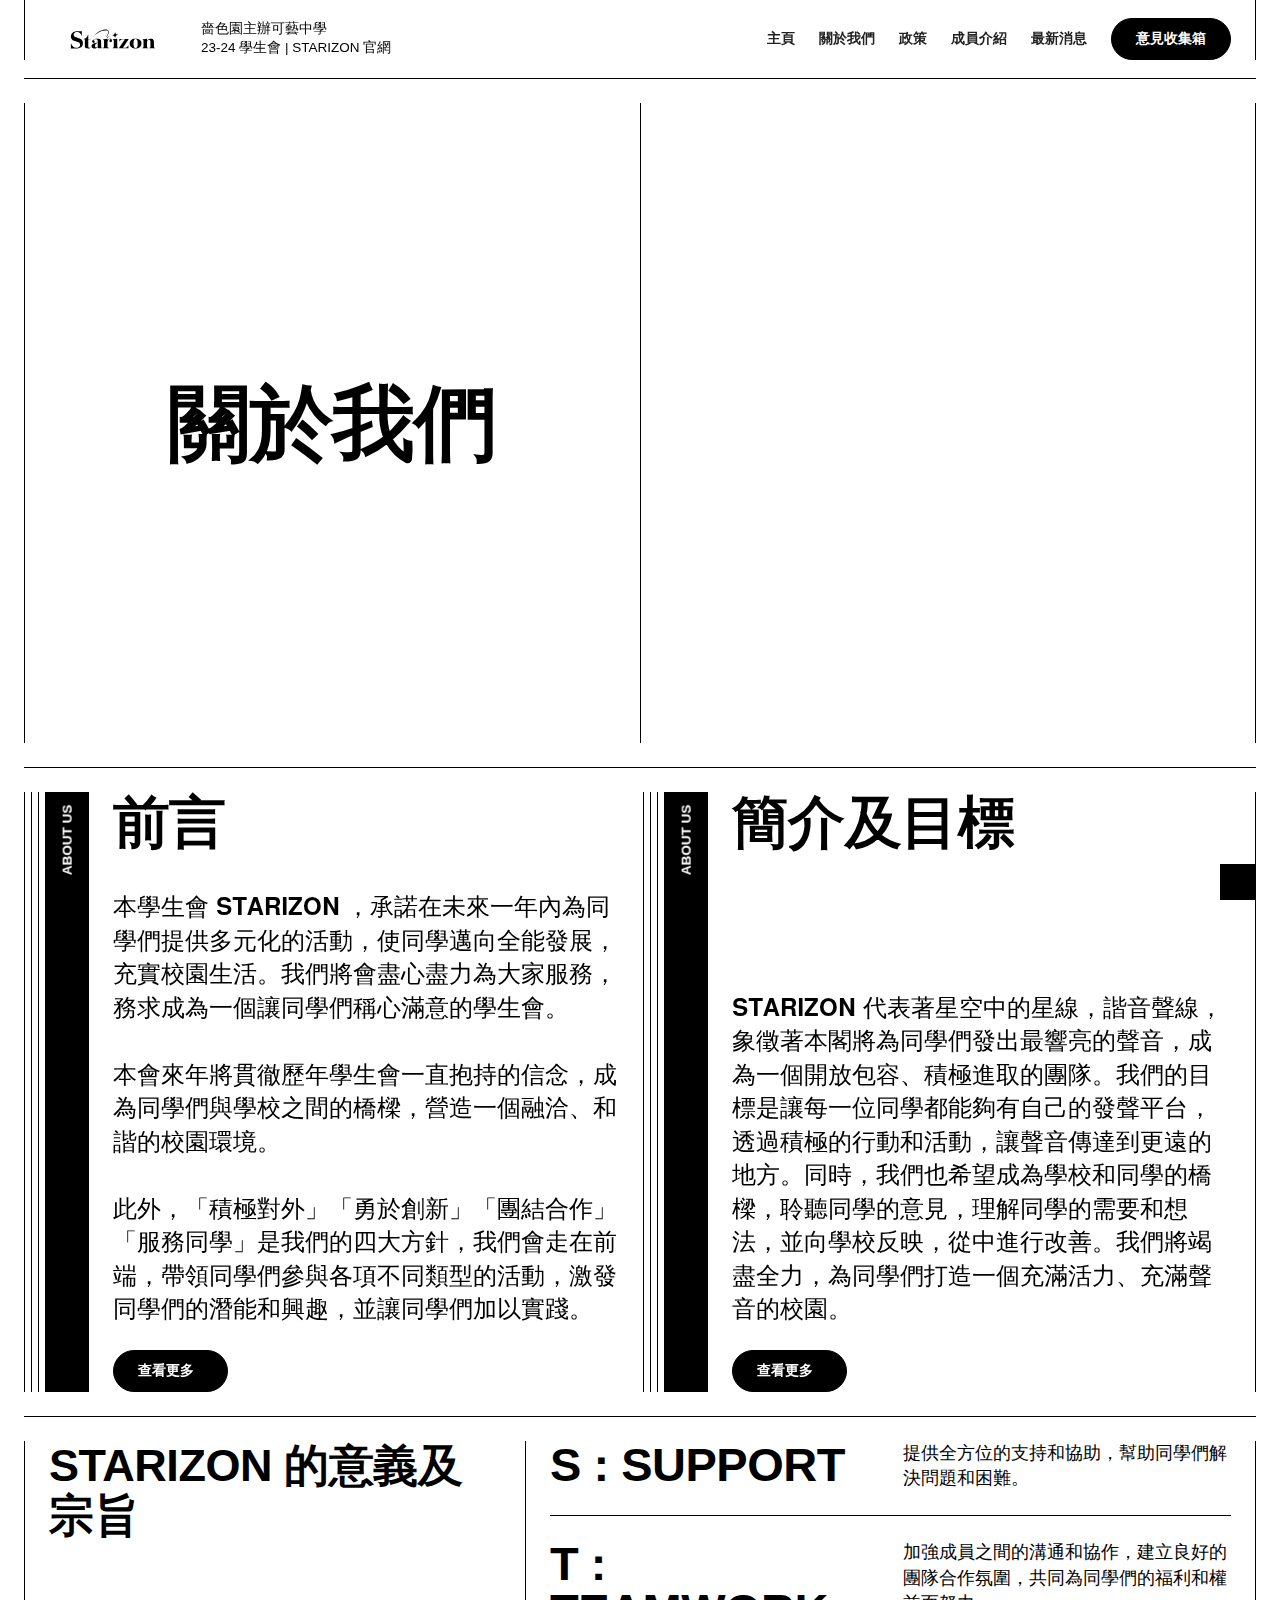
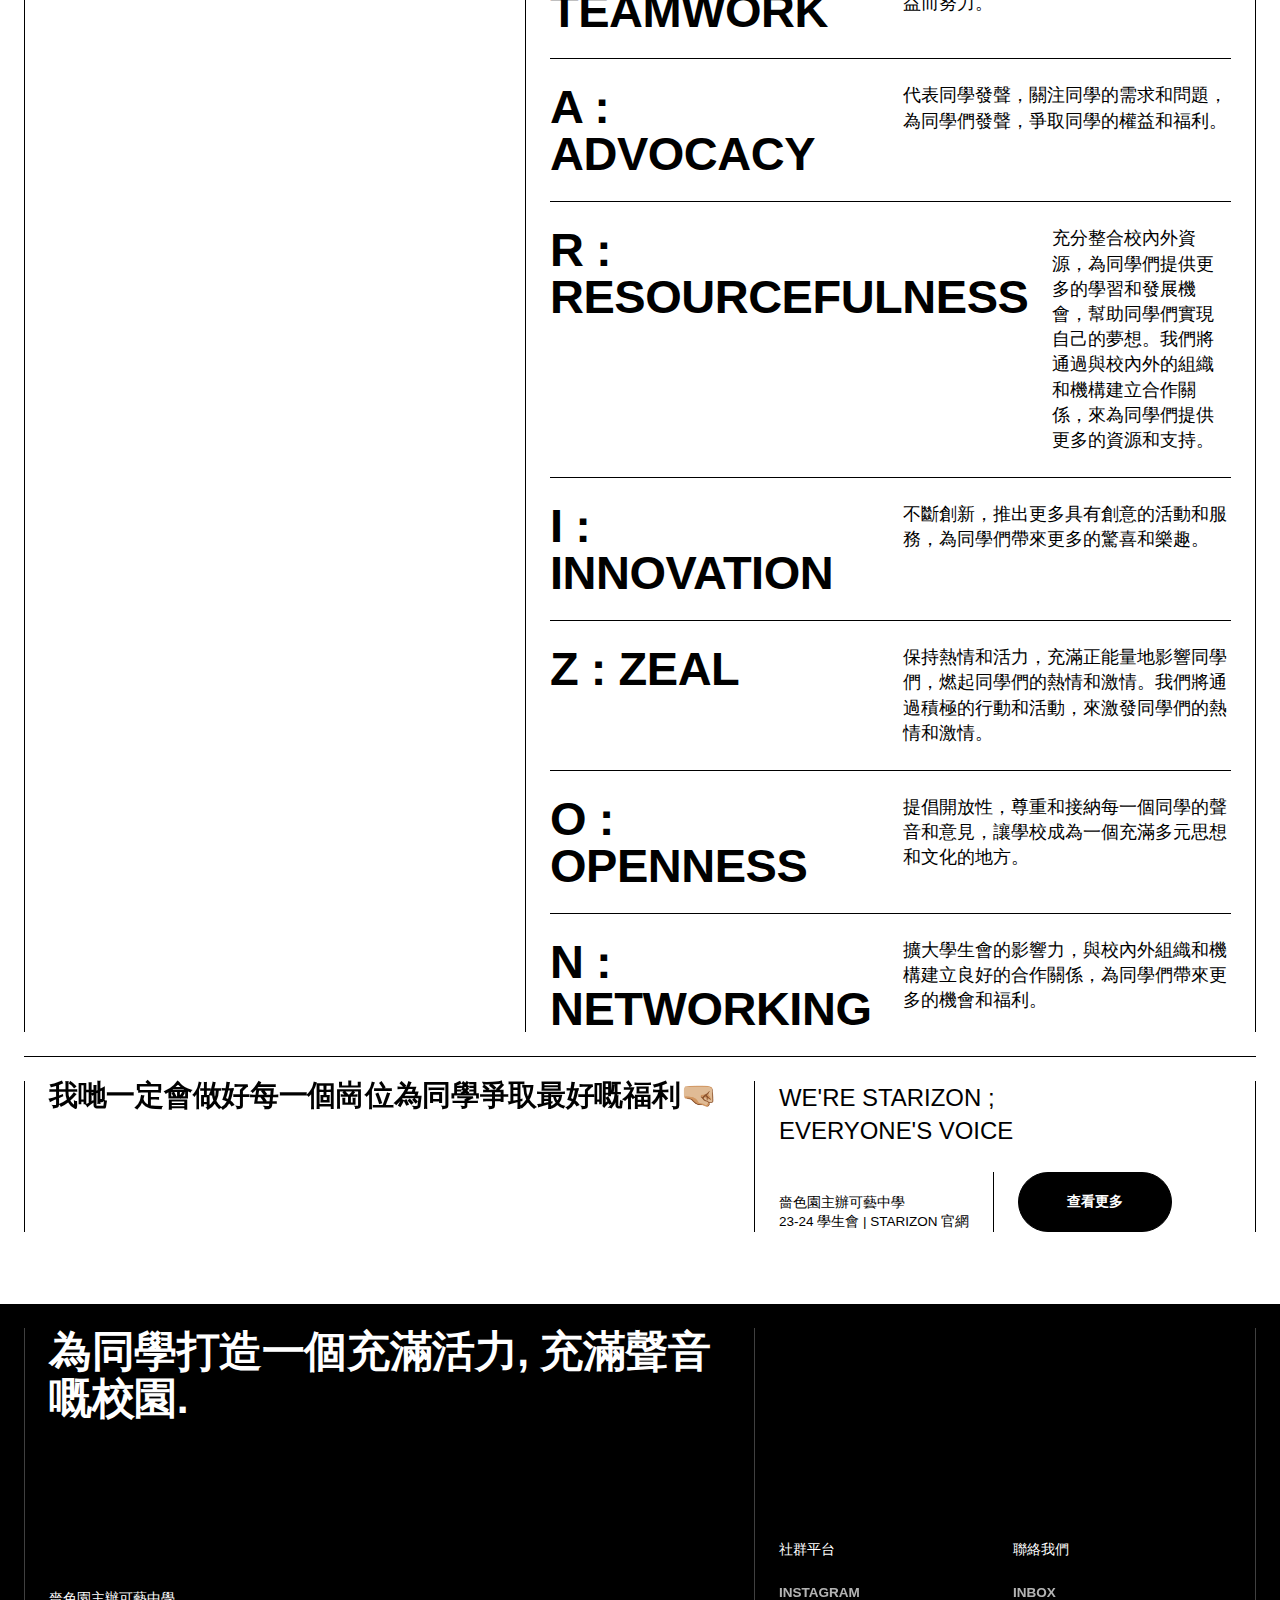
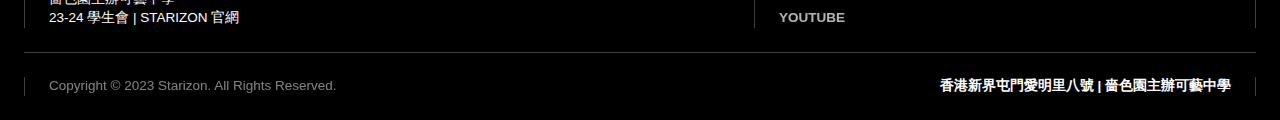
==== about.html @ 922faaba "Add files via upload" ====
<!DOCTYPE html>
<html data-wf-domain="62f3719eed27635eee6eeb4f" data-wf-page="643792593c70c9374ab101b8" data-wf-site="6434d82a3cc585684fbb2d3b" data-wf-status="1">
    <head>
        <meta charset="utf-8"/>
        <title>𝟐𝟑-𝟐𝟒年度學生會 | 𝐒𝐓𝐀𝐑𝐈𝐙𝐎𝐍</title>
        <link href="starizon_css-01.css" rel="stylesheet" type="text/css"/>
        <script type="text/javascript">
            !function(o, c) {
                var n = c.documentElement
                  , t = " w-mod-";
                n.className += t + "js",
                ("ontouchstart"in o || o.DocumentTouch && c instanceof DocumentTouch) && (n.className += t + "touch")
            }(window, document);
        </script>
        <link href="assets/images/starizon.icon.white.png" rel="shortcut icon" type="image/x-icon"/>
        <style>
            body {
                -moz-osx-font-smoothing: grayscale;
                -webkit-font-smoothing: antialiased;
            }

            select, input, textarea {
                -webkit-appearance: none;
            }
        </style>
    </head>
    <body>
        <div class="page-wrapper">
            <div id="Top" class="back-to-top-container">
                <a href="#Top" class="back-to-top-button w-inline-block">
                    <img src="https://assets.website-files.com/6434d82a3cc585684fbb2d3b/6434d82a3cc5858059bb2d97_interface-icon-arrow-up.svg" alt="" class="invert"/>
                </a>
            </div>
            <div class="navbar-wrapper">
                <div class="container---main">
                    <div data-animation="default" data-collapse="medium" data-duration="400" data-easing="ease" data-easing2="ease" role="banner" class="navbar w-nav">
                        <div class="navbar-row">
                            <div class="navbar-left">
                                <a href="index.html" aria-current="page" class="brand w-nav-brand w--current">
                                    <img src="assets/images/starizon.logo.black.svg" alt=""/>
                                </a>
                                <div class="small-text navbar-date">
                                    嗇色園主辦可藝中學<br/>23-24 學生會 | STARIZON 官網
                                </div>
                            </div>
                            <nav role="navigation" class="nav-menu w-nav-menu">
                                <a href="index.html" class="nav-link w-nav-link">主頁</a>
                                <a href="about.html" class="nav-link w-nav-link">關於我們</a>
                                <a href="policy.html" class="nav-link w-nav-link">政策</a>
                                <a href="members.html" class="nav-link w-nav-link">成員介紹</a>
                                <a href="news.html" class="nav-link w-nav-link">最新消息</a>
                                <a href="https://forms.office.com/pages/responsepage.aspx?id=_iAlI0WJ10eQeMBDpr6bIfOdSg0byFVHprDuaMPOEABUQkJWSlk3SUZXNU5JMFQwN0pROUhWMkxETy4u" target="_blank" class="button small w-inline-block">
                                    <div>意見收集箱</div>
                                </a>
                            </nav>
                            <div class="menu-button w-nav-button">
                                <div class="menu-button-wrapper">
                                    <div class="menu-button-horziontal">
                                        <div class="menu-button-horizontal-line line-1"></div>
                                        <div class="menu-button-horizontal-line line-2"></div>
                                        <div class="menu-button-horizontal-line line-3"></div>
                                    </div>
                                    <div class="menu-button-cross">
                                        <div class="menu-button-cross-line line-1"></div>
                                        <div class="menu-button-cross-line line-2"></div>
                                    </div>
                                </div>
                            </div>
                        </div>
                    </div>
                </div>
            </div>
            <div class="content-wrapper">
                <div class="horizontal-line"></div>
                <div class="container---main">
                    <div class="section-inner sponsors-title">
                        <h4 class="large-heading">關於我們</h4>
                        <div class="vertical-line"></div>
                        <div class="image-wrapper">
                            <div data-poster-url="https://assets.website-files.com/6434d82a3cc585684fbb2d3b/643606f48aa1935b67d7bb2d_video-tall-4-poster-00001.jpg" data-video-urls="https://assets.website-files.com/6434d82a3cc585684fbb2d3b/643606f48aa1935b67d7bb2d_video-tall-4-transcode.mp4,https://assets.website-files.com/6434d82a3cc585684fbb2d3b/643606f48aa1935b67d7bb2d_video-tall-4-transcode.webm" data-autoplay="true" data-loop="true" data-wf-ignore="true" class="square-image w-background-video w-background-video-atom">
                                <video id="5d402f40-b8cc-b17e-7194-2b0647626877-video" autoplay="" loop="" style="background-image:url(&quot;https://assets.website-files.com/6434d82a3cc585684fbb2d3b/643606f48aa1935b67d7bb2d_video-tall-4-poster-00001.jpg&quot;)" muted="" playsinline="" data-wf-ignore="true" data-object-fit="cover">
                                    <source src="https://assets.website-files.com/6434d82a3cc585684fbb2d3b/643606f48aa1935b67d7bb2d_video-tall-4-transcode.mp4" data-wf-ignore="true"/>
                                    <source src="https://assets.website-files.com/6434d82a3cc585684fbb2d3b/643606f48aa1935b67d7bb2d_video-tall-4-transcode.webm" data-wf-ignore="true"/>
                                </video>
                            </div>
                            <div class="corner-graphic">
                                <div class="corner-graphic-top">
                                    <div class="corner-graphic-polygon"></div>
                                    <img src="https://assets.website-files.com/6434d82a3cc585684fbb2d3b/6434e6e954422e6eb93db7df_rounded-corner.svg" alt="" class="graphic-round-1"/>
                                </div>
                                <img src="https://assets.website-files.com/6434d82a3cc585684fbb2d3b/6434e6e954422e6eb93db7df_rounded-corner.svg" alt="" class="graphic-round-1"/>
                            </div>
                            <div class="corner-graphic bottom-right">
                                <div class="corner-graphic-top">
                                    <div class="corner-graphic-polygon wide"></div>
                                    <img src="https://assets.website-files.com/6434d82a3cc585684fbb2d3b/6434e6e954422e6eb93db7df_rounded-corner.svg" alt="" class="graphic-round-1"/>
                                </div>
                                <img src="https://assets.website-files.com/6434d82a3cc585684fbb2d3b/6434e6e954422e6eb93db7df_rounded-corner.svg" alt="" class="graphic-round-1"/>
                            </div>
                        </div>
                    </div>
                </div>
                <div class="horizontal-line"></div>
                <div class="container---main">
                    <div class="section-inner has-title sponsors grid">
                        <div class="title-wrapper sponsor">
                            <div class="title-graphic">
                                <div class="vertical-line title-line"></div>
                                <div class="vertical-line title-line"></div>
                                <div class="title">
                                    <div class="title-graphic-text-wrapper">
                                        <div id="w-node-_8889626c-4a2c-4ac4-39e1-cdb481f80da3-82b101dc" class="title-graphic-text">about us</div>
                                    </div>
                                </div>
                            </div>
                            <div class="title-text justify-between">
                                <h2>前言</h2>
                                <div id="w-node-_0fd56c5e-869c-faef-d2b5-0f3637592f0d-82b101dc" class="rows gap-1x">
                                    <div id="w-node-_0fd56c5e-869c-faef-d2b5-0f3637592f0e-82b101dc" class="large-text">本學生會 𝐒𝐓𝐀𝐑𝐈𝐙𝐎𝐍 ，承諾在未來一年內為同學們提供多元化的活動，使同學邁向全能發展，充實校園生活。我們將會盡心盡力為大家服務，務求成為一個讓同學們稱心滿意的學生會。</br> </br>本會來年將貫徹歷年學生會一直抱持的信念，成為同學們與學校之間的橋樑，營造一個融洽、和諧的校園環境。</br> </br>此外，「積極對外」「勇於創新」「團結合作」「服務同學」是我們的四大方針，我們會走在前端，帶領同學們參與各項不同類型的活動，激發同學們的潛能和興趣，並讓同學們加以實踐。
                                        </div>
                                    <a id="w-node-_0fd56c5e-869c-faef-d2b5-0f3637592f10-82b101dc" href="starizon_post-news-03A.html" class="button small icon w-inline-block">
                                        <div id="w-node-_0fd56c5e-869c-faef-d2b5-0f3637592f11-82b101dc">查看更多</div>
                                        <img src="https://assets.website-files.com/6434d82a3cc585684fbb2d3b/6434d82a3cc58557ecbb2d96_interface-icon-arrow-right.svg" alt="" class="invert"/>
                                    </a>
                                </div>
                            </div>
                        </div>
                        <div class="title-wrapper sponsor">
                            <div class="title-graphic">
                                <div class="vertical-line title-line"></div>
                                <div class="vertical-line title-line"></div>
                                <div class="vertical-line title-line"></div>
                                <div class="title">
                                    <div class="title-graphic-text-wrapper">
                                        <div id="w-node-_0fd56c5e-869c-faef-d2b5-0f3637592f1a-82b101dc" class="title-graphic-text">about us</div>
                                    </div>
                                </div>
                            </div>
                            <div class="title-text justify-between">
                                <h2>簡介及目標</h2>
                                <div id="w-node-_0fd56c5e-869c-faef-d2b5-0f3637592f1e-82b101dc" class="rows gap-1x">
                                    <div id="w-node-_0fd56c5e-869c-faef-d2b5-0f3637592f1f-82b101dc" class="large-text">𝐒𝐓𝐀𝐑𝐈𝐙𝐎𝐍 代表著星空中的星線，諧音聲線，象徵著本閣將為同學們發出最響亮的聲音，成為一個開放包容、積極進取的團隊。我們的目標是讓每一位同學都能夠有自己的發聲平台，透過積極的行動和活動，讓聲音傳達到更遠的地方。同時，我們也希望成為學校和同學的橋樑，聆聽同學的意見，理解同學的需要和想法，並向學校反映，從中進行改善。我們將竭盡全力，為同學們打造一個充滿活力、充滿聲音的校園。 </div>
                                    <a id="w-node-_0fd56c5e-869c-faef-d2b5-0f3637592f21-82b101dc" href="starizon_post-news-03A.html" class="button small icon w-inline-block">
                                        <div id="w-node-_0fd56c5e-869c-faef-d2b5-0f3637592f22-82b101dc">查看更多</div>
                                        <img src="https://assets.website-files.com/6434d82a3cc585684fbb2d3b/6434d82a3cc58557ecbb2d96_interface-icon-arrow-right.svg" alt="" class="invert"/>
                                    </a>
                                </div>
                            </div>
                        </div>
                    </div>
                </div>
                <div class="horizontal-line"></div>
                <div class="container---main">
                    <div class="section-inner event-partners">
                        <h4 class="medium-heading-a">STARIZON 的意義及宗旨</h4>
                        <div class="vertical-line"></div>
                        <div id="w-node-_0fd56c5e-869c-faef-d2b5-0f3637592f2c-82b101dc" class="rows gap-1x">
                            <div id="w-node-_0fd56c5e-869c-faef-d2b5-0f3637592f2d-82b101dc" class="columns speaker-columns">
                                <div id="w-node-_0fd56c5e-869c-faef-d2b5-0f3637592f2e-82b101dc" class="logo-wrapper align-left">
                                    <h3 class="large-heading-a">S : Support</h3>
                                </div>
                                <div id="w-node-_0fd56c5e-869c-faef-d2b5-0f3637592f30-82b101dc" class="rows gap-1x">
                                    <div id="w-node-_0fd56c5e-869c-faef-d2b5-0f3637592f31-82b101dc">提供全方位的支持和協助，幫助同學們解決問題和困難。</div>
                                </div>
                            </div>
                            <div class="horizontal-line"></div>
                            <div id="w-node-_0fd56c5e-869c-faef-d2b5-0f3637592f2d-82b101dc" class="columns speaker-columns">
                                <div id="w-node-_0fd56c5e-869c-faef-d2b5-0f3637592f2e-82b101dc" class="logo-wrapper align-left">
                                    <h3 class="large-heading-a">T : Teamwork</h3>
                                </div>
                                <div id="w-node-_0fd56c5e-869c-faef-d2b5-0f3637592f30-82b101dc" class="rows gap-1x">
                                    <div id="w-node-_0fd56c5e-869c-faef-d2b5-0f3637592f31-82b101dc">加強成員之間的溝通和協作，建立良好的團隊合作氛圍，共同為同學們的福利和權益而努力。</div>
                                </div>
                            </div>
                            <div class="horizontal-line"></div>
                            <div id="w-node-_0fd56c5e-869c-faef-d2b5-0f3637592f2d-82b101dc" class="columns speaker-columns">
                                <div id="w-node-_0fd56c5e-869c-faef-d2b5-0f3637592f2e-82b101dc" class="logo-wrapper align-left">
                                    <h3 class="large-heading-a">A : Advocacy</h3>
                                </div>
                                <div id="w-node-_0fd56c5e-869c-faef-d2b5-0f3637592f30-82b101dc" class="rows gap-1x">
                                    <div id="w-node-_0fd56c5e-869c-faef-d2b5-0f3637592f31-82b101dc">代表同學發聲，關注同學的需求和問題，為同學們發聲，爭取同學的權益和福利。</div>
                                </div>
                            </div>
                            <div class="horizontal-line"></div>
                            <div id="w-node-_0fd56c5e-869c-faef-d2b5-0f3637592f2d-82b101dc" class="columns speaker-columns">
                                <div id="w-node-_0fd56c5e-869c-faef-d2b5-0f3637592f2e-82b101dc" class="logo-wrapper align-left">
                                    <h3 class="large-heading-a">R : Resourcefulness</h3>
                                </div>
                                <div id="w-node-_0fd56c5e-869c-faef-d2b5-0f3637592f30-82b101dc" class="rows gap-1x">
                                    <div id="w-node-_0fd56c5e-869c-faef-d2b5-0f3637592f31-82b101dc">充分整合校內外資源，為同學們提供更多的學習和發展機會，幫助同學們實現自己的夢想。我們將通過與校內外的組織和機構建立合作關係，來為同學們提供更多的資源和支持。</div>
                                </div>
                            </div>
                            <div class="horizontal-line"></div>
                            <div id="w-node-_0fd56c5e-869c-faef-d2b5-0f3637592f2d-82b101dc" class="columns speaker-columns">
                                <div id="w-node-_0fd56c5e-869c-faef-d2b5-0f3637592f2e-82b101dc" class="logo-wrapper align-left">
                                    <h3 class="large-heading-a">I : Innovation</h3>
                                </div>
                                <div id="w-node-_0fd56c5e-869c-faef-d2b5-0f3637592f30-82b101dc" class="rows gap-1x">
                                    <div id="w-node-_0fd56c5e-869c-faef-d2b5-0f3637592f31-82b101dc">不斷創新，推出更多具有創意的活動和服務，為同學們帶來更多的驚喜和樂趣。</div>
                                </div>
                            </div>
                            <div class="horizontal-line"></div>
                            <div id="w-node-_0fd56c5e-869c-faef-d2b5-0f3637592f2d-82b101dc" class="columns speaker-columns">
                                <div id="w-node-_0fd56c5e-869c-faef-d2b5-0f3637592f2e-82b101dc" class="logo-wrapper align-left">
                                    <h3 class="large-heading-a">Z : Zeal</h3>
                                </div>
                                <div id="w-node-_0fd56c5e-869c-faef-d2b5-0f3637592f30-82b101dc" class="rows gap-1x">
                                    <div id="w-node-_0fd56c5e-869c-faef-d2b5-0f3637592f31-82b101dc">保持熱情和活力，充滿正能量地影響同學們，燃起同學們的熱情和激情。我們將通過積極的行動和活動，來激發同學們的熱情和激情。</div>
                                </div>
                            </div>
                            <div class="horizontal-line"></div>
                            <div id="w-node-_0fd56c5e-869c-faef-d2b5-0f3637592f2d-82b101dc" class="columns speaker-columns">
                                <div id="w-node-_0fd56c5e-869c-faef-d2b5-0f3637592f2e-82b101dc" class="logo-wrapper align-left">
                                    <h3 class="large-heading-a">O : Openness</h3>
                                </div>
                                <div id="w-node-_0fd56c5e-869c-faef-d2b5-0f3637592f30-82b101dc" class="rows gap-1x">
                                    <div id="w-node-_0fd56c5e-869c-faef-d2b5-0f3637592f31-82b101dc">提倡開放性，尊重和接納每一個同學的聲音和意見，讓學校成為一個充滿多元思想和文化的地方。</div>
                                </div>
                            </div>
                            <div class="horizontal-line"></div>
                            <div id="w-node-_0fd56c5e-869c-faef-d2b5-0f3637592f2d-82b101dc" class="columns speaker-columns">
                                <div id="w-node-_0fd56c5e-869c-faef-d2b5-0f3637592f2e-82b101dc" class="logo-wrapper align-left">
                                    <h3 class="large-heading-a">N : Networking</h3>
                                </div>
                                <div id="w-node-_0fd56c5e-869c-faef-d2b5-0f3637592f30-82b101dc" class="rows gap-1x">
                                    <div id="w-node-_0fd56c5e-869c-faef-d2b5-0f3637592f31-82b101dc">擴大學生會的影響力，與校內外組織和機構建立良好的合作關係，為同學們帶來更多的機會和福利。</div>
                                </div>
                            </div>
                        </div>
                    </div>
                </div>
                <div class="horizontal-line"></div>
                <div class="container---main">
                    <div class="section-inner cta-1">
                        <div class="grow-wrapper sticky">
                            <div class="container---m">
                                <h4 class="large-heading-u cta-heading">
                                    我哋一定會做好每一個崗位為同學爭取最好嘅福利🤜🏼
                                </h4>
                            </div>
                        </div>
                        <div class="vertical-line"></div>
                        <div class="container---xs">
                            <div id="w-node-eb937ab9-228d-7eda-45f0-d553d46ec7ab-d46ec7a1" class="rows">
                                <div id="w-node-eb937ab9-228d-7eda-45f0-d553d46ec7ac-d46ec7a1" class="large-text">WE'RE STARIZON ; </br>EVERYONE'S VOICE                                </div>
                                <div id="w-node-eb937ab9-228d-7eda-45f0-d553d46ec7ae-d46ec7a1" class="columns cta-action">
                                    <div id="w-node-eb937ab9-228d-7eda-45f0-d553d46ec7af-d46ec7a1" class="small-text">
                                        嗇色園主辦可藝中學<br/>23-24 學生會 | STARIZON 官網
                                    </div>
                                    <div class="vertical-line"></div>
                                    <a href="about.html" target="_blank" class="button grow-on-mobile w-inline-block">
                                        <div id="w-node-eb937ab9-228d-7eda-45f0-d553d46ec7b5-d46ec7a1">查看更多</div>
                                    </a>
                                </div>
                            </div>
                        </div>
                    </div>
                </div>
            </div>
            <div class="footer wf-section">
                <div class="content-wrapper inside-footer">
                    <div class="container---main">
                        <div class="section-inner white footer-section">
                            <div id="w-node-_8a100751-ddef-9004-6642-ffcc91b55960-55b37658" class="rows subscribe">
                                <h3>為同學打造一個充滿活力, 充滿聲音嘅校園.</h3>
                                <div class="footer-logo-wrapper">
                                    <div id="w-node-_8a100751-ddef-9004-6642-ffcc91b5598f-55b37658" class="small-text">
                                        嗇色園主辦可藝中學<br/>23-24 學生會 | STARIZON 官網
                                    </div>
                                </div>
                            </div>
                            <div class="vertical-line white"></div>
                            <div class="container---xs align-bottom">
                                <div id="w-node-_8a100751-ddef-9004-6642-ffcc91b55974-55b37658" class="footer-menus">
                                    <div id="w-node-_8a100751-ddef-9004-6642-ffcc91b55975-55b37658" class="rows gap-1x">
                                        <div id="w-node-_8a100751-ddef-9004-6642-ffcc91b55976-55b37658" class="small-text">社群平台</div>
                                        <div id="w-node-_8a100751-ddef-9004-6642-ffcc91b55978-55b37658" class="rows gap-0-25x">
                                            <a id="w-node-_9bd318bd-aaa4-cf52-8e7f-af1560798db5-55b37658" href="https://www.instagram.com/hnc.starizon/" class="small-text normal-case white-link">INSTAGRAM</a>
                                            <a id="w-node-aebb5ad2-0da6-046a-4585-def8675df3f7-55b37658" href="#" class="small-text normal-case white-link">YOUTUBE</a>
                                        </div>
                                    </div>
                                    <div id="w-node-_8a100751-ddef-9004-6642-ffcc91b55981-55b37658" class="rows">
                                        <div id="w-node-_8a100751-ddef-9004-6642-ffcc91b55982-55b37658" class="small-text">聯絡我們</div>
                                        <div id="w-node-_8a100751-ddef-9004-6642-ffcc91b55984-55b37658" class="rows gap-0-25x">
                                            <a href="https://forms.office.com/pages/responsepage.aspx?id=_iAlI0WJ10eQeMBDpr6bIfOdSg0byFVHprDuaMPOEABUQkJWSlk3SUZXNU5JMFQwN0pROUhWMkxETy4u" id="w-node-a83e69a6-3510-6ed5-53a1-bc9d1942e849-55b37658" class="small-text normal-case white-link">INBOX</a>
                                        </div>
                                    </div>
                                </div>
                            </div>
                        </div>
                    </div>
                    <div class="horizontal-line white"></div>
                    <div class="container---main">
                        <div class="section-inner white">
                            <div class="footer-bottom">
                                <div class="small-text normal-case muted">
                                    Copyright © 2023 Starizon. All Rights Reserved.
                                </div>
                                <div class="columns gap-0-5x footer-link">
                                    <div class="small-text normal-case"></div>
                                    <a href="https://hongai.edu.hk/" target="_blank" class="small-text white-link">香港新界屯門愛明里八號 | 嗇色園主辦可藝中學</a>
                                </div>
                            </div>
                        </div>
                    </div>
                </div>
            </div>
        </div>
        <script src="https://d3e54v103j8qbb.cloudfront.net/js/jquery-3.5.1.min.dc5e7f18c8.js?site=6434d82a3cc585684fbb2d3b" type="text/javascript" integrity="sha256-9/aliU8dGd2tb6OSsuzixeV4y/faTqgFtohetphbbj0=" crossorigin="anonymous"></script>
        <script src="https://assets.website-files.com/6434d82a3cc585684fbb2d3b/js/webflow.30c994280.js" type="text/javascript"></script>
        <script>$(document).ready(function() {$(".w-webflow-badge").removeClass("w-webflow-badge").empty(); });</script>
    </body>
</html>
---- starizon_css-01.css ----
html {
  -ms-text-size-adjust: 100%;
  -webkit-text-size-adjust: 100%;
  font-family: sans-serif;
}

body {
  margin: 0;
}

article, aside, details, figcaption, figure, footer, header, hgroup, main, menu, nav, section, summary {
  display: block;
}

audio, canvas, progress, video {
  vertical-align: baseline;
  display: inline-block;
}

audio:not([controls]) {
  height: 0;
  display: none;
}

[hidden], template {
  display: none;
}

a {
  background-color: rgba(0, 0, 0, 0);
}

a:active, a:hover {
  outline: 0;
}

abbr[title] {
  border-bottom: 1px dotted;
}

b, strong {
  font-weight: bold;
}

dfn {
  font-style: italic;
}

h1 {
  margin: .67em 0;
  font-size: 2em;
}

mark {
  color: #000;
  background: #ff0;
}

small {
  font-size: 80%;
}

sub, sup {
  vertical-align: baseline;
  font-size: 75%;
  line-height: 0;
  position: relative;
}

sup {
  top: -.5em;
}

sub {
  bottom: -.25em;
}

img {
  border: 0;
}

svg:not(:root) {
  overflow: hidden;
}

figure {
  margin: 1em 40px;
}

hr {
  box-sizing: content-box;
  height: 0;
}

pre {
  overflow: auto;
}

code, kbd, pre, samp {
  font-family: monospace;
  font-size: 1em;
}

button, input, optgroup, select, textarea {
  color: inherit;
  font: inherit;
  margin: 0;
}

button {
  overflow: visible;
}

button, select {
  text-transform: none;
}

button, html input[type="button"], input[type="reset"] {
  -webkit-appearance: button;
  cursor: pointer;
}

button[disabled], html input[disabled] {
  cursor: default;
}

button::-moz-focus-inner, input::-moz-focus-inner {
  border: 0;
  padding: 0;
}

input {
  line-height: normal;
}

input[type="checkbox"], input[type="radio"] {
  box-sizing: border-box;
  padding: 0;
}

input[type="number"]::-webkit-inner-spin-button, input[type="number"]::-webkit-outer-spin-button {
  height: auto;
}

input[type="search"] {
  -webkit-appearance: none;
}

input[type="search"]::-webkit-search-cancel-button, input[type="search"]::-webkit-search-decoration {
  -webkit-appearance: none;
}

fieldset {
  border: 1px solid silver;
  margin: 0 2px;
  padding: .35em .625em .75em;
}

legend {
  border: 0;
  padding: 0;
}

textarea {
  overflow: auto;
}

optgroup {
  font-weight: bold;
}

table {
  border-collapse: collapse;
  border-spacing: 0;
}

td, th {
  padding: 0;
}

@font-face {
  font-family: webflow-icons;
  src: url("[data-uri]") format("truetype");
  font-weight: normal;
  font-style: normal;
}

[class^="w-icon-"], [class*=" w-icon-"] {
  speak: none;
  font-variant: normal;
  text-transform: none;
  -webkit-font-smoothing: antialiased;
  -moz-osx-font-smoothing: grayscale;
  font-style: normal;
  font-weight: normal;
  line-height: 1;
  font-family: webflow-icons !important;
}

.w-icon-slider-right:before {
  content: "  ";
}

.w-icon-slider-left:before {
  content: "  ";
}

.w-icon-nav-menu:before {
  content: "  ";
}

.w-icon-arrow-down:before, .w-icon-dropdown-toggle:before {
  content: "  ";
}

.w-icon-file-upload-remove:before {
  content: "謅 ";
}

.w-icon-file-upload-icon:before {
  content: "謅 ";
}

* {
  box-sizing: border-box;
}

html {
  height: 100%;
}

body {
  min-height: 100%;
  color: #333;
  background-color: #fff;
  margin: 0;
  font-family: Arial, sans-serif;
  font-size: 14px;
  line-height: 20px;
}

img {
  max-width: 100%;
  vertical-align: middle;
  display: inline-block;
}

html.w-mod-touch * {
  background-attachment: scroll !important;
}

.w-block {
  display: block;
}

.w-inline-block {
  max-width: 100%;
  display: inline-block;
}

.w-clearfix:before, .w-clearfix:after {
  content: " ";
  grid-area: 1 / 1 / 2 / 2;
  display: table;
}

.w-clearfix:after {
  clear: both;
}

.w-hidden {
  display: none;
}

.w-button {
  color: #fff;
  line-height: inherit;
  cursor: pointer;
  background-color: #3898ec;
  border: 0;
  border-radius: 0;
  padding: 9px 15px;
  text-decoration: none;
  display: inline-block;
}

input.w-button {
  -webkit-appearance: button;
}

html[data-w-dynpage] [data-w-cloak] {
  color: rgba(0, 0, 0, 0) !important;
}

.w-webflow-badge, .w-webflow-badge * {
  z-index: auto;
  visibility: visible;
  box-sizing: border-box;
  width: auto;
  height: auto;
  max-height: none;
  max-width: none;
  min-height: 0;
  min-width: 0;
  float: none;
  clear: none;
  box-shadow: none;
  opacity: 1;
  direction: ltr;
  font-family: inherit;
  font-weight: inherit;
  color: inherit;
  font-size: inherit;
  line-height: inherit;
  font-style: inherit;
  font-variant: inherit;
  text-align: inherit;
  letter-spacing: inherit;
  -webkit-text-decoration: inherit;
  text-decoration: inherit;
  text-indent: 0;
  text-transform: inherit;
  text-shadow: none;
  font-smoothing: auto;
  vertical-align: baseline;
  cursor: inherit;
  white-space: inherit;
  word-break: normal;
  word-spacing: normal;
  word-wrap: normal;
  background: none;
  border: 0 rgba(0, 0, 0, 0);
  border-radius: 0;
  margin: 0;
  padding: 0;
  list-style-type: disc;
  transition: none;
  display: block;
  position: static;
  top: auto;
  bottom: auto;
  left: auto;
  right: auto;
  overflow: visible;
  transform: none;
}

.w-webflow-badge {
  white-space: nowrap;
  cursor: pointer;
  box-shadow: 0 0 0 1px rgba(0, 0, 0, .1), 0 1px 3px rgba(0, 0, 0, .1);
  visibility: visible !important;
  z-index: 2147483647 !important;
  color: #aaadb0 !important;
  opacity: 1 !important;
  width: auto !important;
  height: auto !important;
  background-color: #fff !important;
  border-radius: 3px !important;
  margin: 0 !important;
  padding: 6px 8px 6px 6px !important;
  font-size: 12px !important;
  line-height: 14px !important;
  text-decoration: none !important;
  display: inline-block !important;
  position: fixed !important;
  top: auto !important;
  bottom: 12px !important;
  left: auto !important;
  right: 12px !important;
  overflow: visible !important;
  transform: none !important;
}

.w-webflow-badge > img {
  visibility: visible !important;
  opacity: 1 !important;
  vertical-align: middle !important;
  display: inline-block !important;
}

h1, h2, h3, h4, h5, h6 {
  margin-bottom: 10px;
  font-weight: bold;
}

h1 {
  margin-top: 20px;
  font-size: 38px;
  line-height: 44px;
}

h2 {
  margin-top: 20px;
  font-size: 32px;
  line-height: 36px;
}

h3 {
  margin-top: 20px;
  font-size: 24px;
  line-height: 30px;
}

h4 {
  margin-top: 10px;
  font-size: 18px;
  line-height: 24px;
}

h5 {
  margin-top: 10px;
  font-size: 14px;
  line-height: 20px;
}

h6 {
  margin-top: 10px;
  font-size: 12px;
  line-height: 18px;
}

p {
  margin-top: 0;
  margin-bottom: 10px;
}

blockquote {
  border-left: 5px solid #e2e2e2;
  margin: 0 0 10px;
  padding: 10px 20px;
  font-size: 18px;
  line-height: 22px;
}

figure {
  margin: 0 0 10px;
}

figcaption {
  text-align: center;
  margin-top: 5px;
}

ul, ol {
  margin-top: 0;
  margin-bottom: 10px;
  padding-left: 40px;
}

.w-list-unstyled {
  padding-left: 0;
  list-style: none;
}

.w-embed:before, .w-embed:after {
  content: " ";
  grid-area: 1 / 1 / 2 / 2;
  display: table;
}

.w-embed:after {
  clear: both;
}

.w-video {
  width: 100%;
  padding: 0;
  position: relative;
}

.w-video iframe, .w-video object, .w-video embed {
  width: 100%;
  height: 100%;
  border: none;
  position: absolute;
  top: 0;
  left: 0;
}

fieldset {
  border: 0;
  margin: 0;
  padding: 0;
}

button, [type="button"], [type="reset"] {
  cursor: pointer;
  -webkit-appearance: button;
  border: 0;
}

.w-form {
  margin: 0 0 15px;
}

.w-form-done {
  text-align: center;
  background-color: #ddd;
  padding: 20px;
  display: none;
}

.w-form-fail {
  background-color: #ffdede;
  margin-top: 10px;
  padding: 10px;
  display: none;
}

label {
  margin-bottom: 5px;
  font-weight: bold;
  display: block;
}

.w-input, .w-select {
  width: 100%;
  height: 38px;
  color: #333;
  vertical-align: middle;
  background-color: #fff;
  border: 1px solid #ccc;
  margin-bottom: 10px;
  padding: 8px 12px;
  font-size: 14px;
  line-height: 1.42857;
  display: block;
}

.w-input:-moz-placeholder, .w-select:-moz-placeholder {
  color: #999;
}

.w-input::-moz-placeholder, .w-select::-moz-placeholder {
  color: #999;
  opacity: 1;
}

.w-input:-ms-input-placeholder, .w-select:-ms-input-placeholder {
  color: #999;
}

.w-input::-webkit-input-placeholder, .w-select::-webkit-input-placeholder {
  color: #999;
}

.w-input:focus, .w-select:focus {
  border-color: #3898ec;
  outline: 0;
}

.w-input[disabled], .w-select[disabled], .w-input[readonly], .w-select[readonly], fieldset[disabled] .w-input, fieldset[disabled] .w-select {
  cursor: not-allowed;
}

.w-input[disabled]:not(.w-input-disabled), .w-select[disabled]:not(.w-input-disabled), .w-input[readonly], .w-select[readonly], fieldset[disabled]:not(.w-input-disabled) .w-input, fieldset[disabled]:not(.w-input-disabled) .w-select {
  background-color: #eee;
}

textarea.w-input, textarea.w-select {
  height: auto;
}

.w-select {
  background-color: #f3f3f3;
}

.w-select[multiple] {
  height: auto;
}

.w-form-label {
  cursor: pointer;
  margin-bottom: 0;
  font-weight: normal;
  display: inline-block;
}

.w-radio {
  margin-bottom: 5px;
  padding-left: 20px;
  display: block;
}

.w-radio:before, .w-radio:after {
  content: " ";
  grid-area: 1 / 1 / 2 / 2;
  display: table;
}

.w-radio:after {
  clear: both;
}

.w-radio-input {
  margin: 4px 0 0;
  margin-top: 1px \9 ;
  float: left;
  margin-top: 3px;
  margin-left: -20px;
  line-height: normal;
}

.w-file-upload {
  margin-bottom: 10px;
  display: block;
}

.w-file-upload-input {
  width: .1px;
  height: .1px;
  opacity: 0;
  z-index: -100;
  position: absolute;
  overflow: hidden;
}

.w-file-upload-default, .w-file-upload-uploading, .w-file-upload-success {
  color: #333;
  display: inline-block;
}

.w-file-upload-error {
  margin-top: 10px;
  display: block;
}

.w-file-upload-default.w-hidden, .w-file-upload-uploading.w-hidden, .w-file-upload-error.w-hidden, .w-file-upload-success.w-hidden {
  display: none;
}

.w-file-upload-uploading-btn {
  cursor: pointer;
  background-color: #fafafa;
  border: 1px solid #ccc;
  margin: 0;
  padding: 8px 12px;
  font-size: 14px;
  font-weight: normal;
  display: flex;
}

.w-file-upload-file {
  background-color: #fafafa;
  border: 1px solid #ccc;
  flex-grow: 1;
  justify-content: space-between;
  margin: 0;
  padding: 8px 9px 8px 11px;
  display: flex;
}

.w-file-upload-file-name {
  font-size: 14px;
  font-weight: normal;
  display: block;
}

.w-file-remove-link {
  width: auto;
  height: auto;
  cursor: pointer;
  margin-top: 3px;
  margin-left: 10px;
  padding: 3px;
  display: block;
}

.w-icon-file-upload-remove {
  margin: auto;
  font-size: 10px;
}

.w-file-upload-error-msg {
  color: #ea384c;
  padding: 2px 0;
  display: inline-block;
}

.w-file-upload-info {
  padding: 0 12px;
  line-height: 38px;
  display: inline-block;
}

.w-file-upload-label {
  cursor: pointer;
  background-color: #fafafa;
  border: 1px solid #ccc;
  margin: 0;
  padding: 8px 12px;
  font-size: 14px;
  font-weight: normal;
  display: inline-block;
}

.w-icon-file-upload-icon, .w-icon-file-upload-uploading {
  width: 20px;
  margin-right: 8px;
  display: inline-block;
}

.w-icon-file-upload-uploading {
  height: 20px;
}

.w-container {
  max-width: 940px;
  margin-left: auto;
  margin-right: auto;
}

.w-container:before, .w-container:after {
  content: " ";
  grid-area: 1 / 1 / 2 / 2;
  display: table;
}

.w-container:after {
  clear: both;
}

.w-container .w-row {
  margin-left: -10px;
  margin-right: -10px;
}

.w-row:before, .w-row:after {
  content: " ";
  grid-area: 1 / 1 / 2 / 2;
  display: table;
}

.w-row:after {
  clear: both;
}

.w-row .w-row {
  margin-left: 0;
  margin-right: 0;
}

.w-col {
  float: left;
  width: 100%;
  min-height: 1px;
  padding-left: 10px;
  padding-right: 10px;
  position: relative;
}

.w-col .w-col {
  padding-left: 0;
  padding-right: 0;
}

.w-col-1 {
  width: 8.33333%;
}

.w-col-2 {
  width: 16.6667%;
}

.w-col-3 {
  width: 25%;
}

.w-col-4 {
  width: 33.3333%;
}

.w-col-5 {
  width: 41.6667%;
}

.w-col-6 {
  width: 50%;
}

.w-col-7 {
  width: 58.3333%;
}

.w-col-8 {
  width: 66.6667%;
}

.w-col-9 {
  width: 75%;
}

.w-col-10 {
  width: 83.3333%;
}

.w-col-11 {
  width: 91.6667%;
}

.w-col-12 {
  width: 100%;
}

.w-hidden-main {
  display: none !important;
}

@media screen and (max-width: 991px) {
  .w-container {
    max-width: 728px;
  }

  .w-hidden-main {
    display: inherit !important;
  }

  .w-hidden-medium {
    display: none !important;
  }

  .w-col-medium-1 {
    width: 8.33333%;
  }

  .w-col-medium-2 {
    width: 16.6667%;
  }

  .w-col-medium-3 {
    width: 25%;
  }

  .w-col-medium-4 {
    width: 33.3333%;
  }

  .w-col-medium-5 {
    width: 41.6667%;
  }

  .w-col-medium-6 {
    width: 50%;
  }

  .w-col-medium-7 {
    width: 58.3333%;
  }

  .w-col-medium-8 {
    width: 66.6667%;
  }

  .w-col-medium-9 {
    width: 75%;
  }

  .w-col-medium-10 {
    width: 83.3333%;
  }

  .w-col-medium-11 {
    width: 91.6667%;
  }

  .w-col-medium-12 {
    width: 100%;
  }

  .w-col-stack {
    width: 100%;
    left: auto;
    right: auto;
  }
}

@media screen and (max-width: 767px) {
  .w-hidden-main, .w-hidden-medium {
    display: inherit !important;
  }

  .w-hidden-small {
    display: none !important;
  }

  .w-row, .w-container .w-row {
    margin-left: 0;
    margin-right: 0;
  }

  .w-col {
    width: 100%;
    left: auto;
    right: auto;
  }

  .w-col-small-1 {
    width: 8.33333%;
  }

  .w-col-small-2 {
    width: 16.6667%;
  }

  .w-col-small-3 {
    width: 25%;
  }

  .w-col-small-4 {
    width: 33.3333%;
  }

  .w-col-small-5 {
    width: 41.6667%;
  }

  .w-col-small-6 {
    width: 50%;
  }

  .w-col-small-7 {
    width: 58.3333%;
  }

  .w-col-small-8 {
    width: 66.6667%;
  }

  .w-col-small-9 {
    width: 75%;
  }

  .w-col-small-10 {
    width: 83.3333%;
  }

  .w-col-small-11 {
    width: 91.6667%;
  }

  .w-col-small-12 {
    width: 100%;
  }
}

@media screen and (max-width: 479px) {
  .w-container {
    max-width: none;
  }

  .w-hidden-main, .w-hidden-medium, .w-hidden-small {
    display: inherit !important;
  }

  .w-hidden-tiny {
    display: none !important;
  }

  .w-col {
    width: 100%;
  }

  .w-col-tiny-1 {
    width: 8.33333%;
  }

  .w-col-tiny-2 {
    width: 16.6667%;
  }

  .w-col-tiny-3 {
    width: 25%;
  }

  .w-col-tiny-4 {
    width: 33.3333%;
  }

  .w-col-tiny-5 {
    width: 41.6667%;
  }

  .w-col-tiny-6 {
    width: 50%;
  }

  .w-col-tiny-7 {
    width: 58.3333%;
  }

  .w-col-tiny-8 {
    width: 66.6667%;
  }

  .w-col-tiny-9 {
    width: 75%;
  }

  .w-col-tiny-10 {
    width: 83.3333%;
  }

  .w-col-tiny-11 {
    width: 91.6667%;
  }

  .w-col-tiny-12 {
    width: 100%;
  }
}

.w-widget {
  position: relative;
}

.w-widget-map {
  width: 100%;
  height: 400px;
}

.w-widget-map label {
  width: auto;
  display: inline;
}

.w-widget-map img {
  max-width: inherit;
}

.w-widget-map .gm-style-iw {
  text-align: center;
}

.w-widget-map .gm-style-iw > button {
  display: none !important;
}

.w-widget-twitter {
  overflow: hidden;
}

.w-widget-twitter-count-shim {
  vertical-align: top;
  width: 28px;
  height: 20px;
  text-align: center;
  background: #fff;
  border: 1px solid #758696;
  border-radius: 3px;
  display: inline-block;
  position: relative;
}

.w-widget-twitter-count-shim * {
  pointer-events: none;
  -webkit-user-select: none;
  -ms-user-select: none;
  user-select: none;
}

.w-widget-twitter-count-shim .w-widget-twitter-count-inner {
  text-align: center;
  color: #999;
  font-family: serif;
  font-size: 15px;
  line-height: 12px;
  position: relative;
}

.w-widget-twitter-count-shim .w-widget-twitter-count-clear {
  display: block;
  position: relative;
}

.w-widget-twitter-count-shim.w--large {
  width: 36px;
  height: 28px;
}

.w-widget-twitter-count-shim.w--large .w-widget-twitter-count-inner {
  font-size: 18px;
  line-height: 18px;
}

.w-widget-twitter-count-shim:not(.w--vertical) {
  margin-left: 5px;
  margin-right: 8px;
}

.w-widget-twitter-count-shim:not(.w--vertical).w--large {
  margin-left: 6px;
}

.w-widget-twitter-count-shim:not(.w--vertical):before, .w-widget-twitter-count-shim:not(.w--vertical):after {
  content: " ";
  height: 0;
  width: 0;
  pointer-events: none;
  border: solid rgba(0, 0, 0, 0);
  position: absolute;
  top: 50%;
  left: 0;
}

.w-widget-twitter-count-shim:not(.w--vertical):before {
  border-width: 4px;
  border-color: rgba(117, 134, 150, 0) #5d6c7b rgba(117, 134, 150, 0) rgba(117, 134, 150, 0);
  margin-top: -4px;
  margin-left: -9px;
}

.w-widget-twitter-count-shim:not(.w--vertical).w--large:before {
  border-width: 5px;
  margin-top: -5px;
  margin-left: -10px;
}

.w-widget-twitter-count-shim:not(.w--vertical):after {
  border-width: 4px;
  border-color: rgba(255, 255, 255, 0) #fff rgba(255, 255, 255, 0) rgba(255, 255, 255, 0);
  margin-top: -4px;
  margin-left: -8px;
}

.w-widget-twitter-count-shim:not(.w--vertical).w--large:after {
  border-width: 5px;
  margin-top: -5px;
  margin-left: -9px;
}

.w-widget-twitter-count-shim.w--vertical {
  width: 61px;
  height: 33px;
  margin-bottom: 8px;
}

.w-widget-twitter-count-shim.w--vertical:before, .w-widget-twitter-count-shim.w--vertical:after {
  content: " ";
  height: 0;
  width: 0;
  pointer-events: none;
  border: solid rgba(0, 0, 0, 0);
  position: absolute;
  top: 100%;
  left: 50%;
}

.w-widget-twitter-count-shim.w--vertical:before {
  border-width: 5px;
  border-color: #5d6c7b rgba(117, 134, 150, 0) rgba(117, 134, 150, 0);
  margin-left: -5px;
}

.w-widget-twitter-count-shim.w--vertical:after {
  border-width: 4px;
  border-color: #fff rgba(255, 255, 255, 0) rgba(255, 255, 255, 0);
  margin-left: -4px;
}

.w-widget-twitter-count-shim.w--vertical .w-widget-twitter-count-inner {
  font-size: 18px;
  line-height: 22px;
}

.w-widget-twitter-count-shim.w--vertical.w--large {
  width: 76px;
}

.w-background-video {
  height: 500px;
  color: #fff;
  position: relative;
  overflow: hidden;
}

.w-background-video > video {
  width: 100%;
  height: 100%;
  object-fit: cover;
  z-index: -100;
  background-position: 50%;
  background-size: cover;
  margin: auto;
  position: absolute;
  top: -100%;
  bottom: -100%;
  left: -100%;
  right: -100%;
}

.w-background-video > video::-webkit-media-controls-start-playback-button {
  -webkit-appearance: none;
  display: none !important;
}

.w-background-video--control {
  background-color: rgba(0, 0, 0, 0);
  padding: 0;
  position: absolute;
  bottom: 1em;
  right: 1em;
}

.w-background-video--control > [hidden] {
  display: none !important;
}

.w-slider {
  height: 300px;
  text-align: center;
  clear: both;
  -webkit-tap-highlight-color: rgba(0, 0, 0, 0);
  tap-highlight-color: rgba(0, 0, 0, 0);
  background: #ddd;
  position: relative;
}

.w-slider-mask {
  z-index: 1;
  height: 100%;
  white-space: nowrap;
  display: block;
  position: relative;
  left: 0;
  right: 0;
  overflow: hidden;
}

.w-slide {
  vertical-align: top;
  width: 100%;
  height: 100%;
  white-space: normal;
  text-align: left;
  display: inline-block;
  position: relative;
}

.w-slider-nav {
  z-index: 2;
  height: 40px;
  text-align: center;
  -webkit-tap-highlight-color: rgba(0, 0, 0, 0);
  tap-highlight-color: rgba(0, 0, 0, 0);
  margin: auto;
  padding-top: 10px;
  position: absolute;
  top: auto;
  bottom: 0;
  left: 0;
  right: 0;
}

.w-slider-nav.w-round > div {
  border-radius: 100%;
}

.w-slider-nav.w-num > div {
  width: auto;
  height: auto;
  font-size: inherit;
  line-height: inherit;
  padding: .2em .5em;
}

.w-slider-nav.w-shadow > div {
  box-shadow: 0 0 3px rgba(51, 51, 51, .4);
}

.w-slider-nav-invert {
  color: #fff;
}

.w-slider-nav-invert > div {
  background-color: rgba(34, 34, 34, .4);
}

.w-slider-nav-invert > div.w-active {
  background-color: #222;
}

.w-slider-dot {
  width: 1em;
  height: 1em;
  cursor: pointer;
  background-color: rgba(255, 255, 255, .4);
  margin: 0 3px .5em;
  transition: background-color .1s, color .1s;
  display: inline-block;
  position: relative;
}

.w-slider-dot.w-active {
  background-color: #fff;
}

.w-slider-dot:focus {
  outline: none;
  box-shadow: 0 0 0 2px #fff;
}

.w-slider-dot:focus.w-active {
  box-shadow: none;
}

.w-slider-arrow-left, .w-slider-arrow-right {
  width: 80px;
  cursor: pointer;
  color: #fff;
  -webkit-tap-highlight-color: rgba(0, 0, 0, 0);
  tap-highlight-color: rgba(0, 0, 0, 0);
  -webkit-user-select: none;
  -ms-user-select: none;
  user-select: none;
  margin: auto;
  font-size: 40px;
  position: absolute;
  top: 0;
  bottom: 0;
  left: 0;
  right: 0;
  overflow: hidden;
}

.w-slider-arrow-left [class^="w-icon-"], .w-slider-arrow-right [class^="w-icon-"], .w-slider-arrow-left [class*=" w-icon-"], .w-slider-arrow-right [class*=" w-icon-"] {
  position: absolute;
}

.w-slider-arrow-left:focus, .w-slider-arrow-right:focus {
  outline: 0;
}

.w-slider-arrow-left {
  z-index: 3;
  right: auto;
}

.w-slider-arrow-right {
  z-index: 4;
  left: auto;
}

.w-icon-slider-left, .w-icon-slider-right {
  width: 1em;
  height: 1em;
  margin: auto;
  top: 0;
  bottom: 0;
  left: 0;
  right: 0;
}

.w-slider-aria-label {
  clip: rect(0 0 0 0);
  height: 1px;
  width: 1px;
  border: 0;
  margin: -1px;
  padding: 0;
  position: absolute;
  overflow: hidden;
}

.w-slider-force-show {
  display: block !important;
}

.w-dropdown {
  text-align: left;
  z-index: 900;
  margin-left: auto;
  margin-right: auto;
  display: inline-block;
  position: relative;
}

.w-dropdown-btn, .w-dropdown-toggle, .w-dropdown-link {
  vertical-align: top;
  color: #222;
  text-align: left;
  white-space: nowrap;
  margin-left: auto;
  margin-right: auto;
  padding: 20px;
  text-decoration: none;
  position: relative;
}

.w-dropdown-toggle {
  -webkit-user-select: none;
  -ms-user-select: none;
  user-select: none;
  cursor: pointer;
  padding-right: 40px;
  display: inline-block;
}

.w-dropdown-toggle:focus {
  outline: 0;
}

.w-icon-dropdown-toggle {
  width: 1em;
  height: 1em;
  margin: auto 20px auto auto;
  position: absolute;
  top: 0;
  bottom: 0;
  right: 0;
}

.w-dropdown-list {
  min-width: 100%;
  background: #ddd;
  display: none;
  position: absolute;
}

.w-dropdown-list.w--open {
  display: block;
}

.w-dropdown-link {
  color: #222;
  padding: 10px 20px;
  display: block;
}

.w-dropdown-link.w--current {
  color: #0082f3;
}

.w-dropdown-link:focus {
  outline: 0;
}

@media screen and (max-width: 767px) {
  .w-nav-brand {
    padding-left: 10px;
  }
}

.w-lightbox-backdrop {
  cursor: auto;
  letter-spacing: normal;
  text-indent: 0;
  text-shadow: none;
  text-transform: none;
  visibility: visible;
  white-space: normal;
  word-break: normal;
  word-spacing: normal;
  word-wrap: normal;
  color: #fff;
  text-align: center;
  z-index: 2000;
  opacity: 0;
  -webkit-user-select: none;
  -moz-user-select: none;
  -ms-user-select: none;
  -webkit-tap-highlight-color: transparent;
  background: rgba(0, 0, 0, .9);
  outline: 0;
  font-family: Helvetica Neue, Helvetica, Ubuntu, Segoe UI, Verdana, sans-serif;
  font-size: 17px;
  font-style: normal;
  font-weight: 300;
  line-height: 1.2;
  list-style: disc;
  position: fixed;
  top: 0;
  bottom: 0;
  left: 0;
  right: 0;
  -webkit-transform: translate(0);
}

.w-lightbox-backdrop, .w-lightbox-container {
  height: 100%;
  -webkit-overflow-scrolling: touch;
  overflow: auto;
}

.w-lightbox-content {
  height: 100vh;
  position: relative;
  overflow: hidden;
}

.w-lightbox-view {
  width: 100vw;
  height: 100vh;
  opacity: 0;
  position: absolute;
}

.w-lightbox-view:before {
  content: "";
  height: 100vh;
}

.w-lightbox-group, .w-lightbox-group .w-lightbox-view, .w-lightbox-group .w-lightbox-view:before {
  height: 86vh;
}

.w-lightbox-frame, .w-lightbox-view:before {
  vertical-align: middle;
  display: inline-block;
}

.w-lightbox-figure {
  margin: 0;
  position: relative;
}

.w-lightbox-group .w-lightbox-figure {
  cursor: pointer;
}

.w-lightbox-img {
  width: auto;
  height: auto;
  max-width: none;
}

.w-lightbox-image {
  float: none;
  max-width: 100vw;
  max-height: 100vh;
  display: block;
}

.w-lightbox-group .w-lightbox-image {
  max-height: 86vh;
}

.w-lightbox-caption {
  text-align: left;
  text-overflow: ellipsis;
  white-space: nowrap;
  background: rgba(0, 0, 0, .4);
  padding: .5em 1em;
  position: absolute;
  bottom: 0;
  left: 0;
  right: 0;
  overflow: hidden;
}

.w-lightbox-embed {
  width: 100%;
  height: 100%;
  position: absolute;
  top: 0;
  bottom: 0;
  left: 0;
  right: 0;
}

.w-lightbox-control {
  width: 4em;
  cursor: pointer;
  background-position: center;
  background-repeat: no-repeat;
  background-size: 24px;
  transition: all .3s;
  position: absolute;
  top: 0;
}

.w-lightbox-left {
  background-image: url("[data-uri]");
  display: none;
  bottom: 0;
  left: 0;
}

.w-lightbox-right {
  background-image: url("[data-uri]");
  display: none;
  bottom: 0;
  right: 0;
}

.w-lightbox-close {
  height: 2.6em;
  background-image: url("[data-uri]");
  background-size: 18px;
  right: 0;
}

.w-lightbox-strip {
  white-space: nowrap;
  padding: 0 1vh;
  line-height: 0;
  position: absolute;
  bottom: 0;
  left: 0;
  right: 0;
  overflow-x: auto;
  overflow-y: hidden;
}

.w-lightbox-item {
  width: 10vh;
  box-sizing: content-box;
  cursor: pointer;
  padding: 2vh 1vh;
  display: inline-block;
  -webkit-transform: translate3d(0, 0, 0);
}

.w-lightbox-active {
  opacity: .3;
}

.w-lightbox-thumbnail {
  height: 10vh;
  background: #222;
  position: relative;
  overflow: hidden;
}

.w-lightbox-thumbnail-image {
  position: absolute;
  top: 0;
  left: 0;
}

.w-lightbox-thumbnail .w-lightbox-tall {
  width: 100%;
  top: 50%;
  transform: translate(0, -50%);
}

.w-lightbox-thumbnail .w-lightbox-wide {
  height: 100%;
  left: 50%;
  transform: translate(-50%);
}

.w-lightbox-spinner {
  box-sizing: border-box;
  width: 40px;
  height: 40px;
  border: 5px solid rgba(0, 0, 0, .4);
  border-radius: 50%;
  margin-top: -20px;
  margin-left: -20px;
  animation: .8s linear infinite spin;
  position: absolute;
  top: 50%;
  left: 50%;
}

.w-lightbox-spinner:after {
  content: "";
  border: 3px solid rgba(0, 0, 0, 0);
  border-bottom-color: #fff;
  border-radius: 50%;
  position: absolute;
  top: -4px;
  bottom: -4px;
  left: -4px;
  right: -4px;
}

.w-lightbox-hide {
  display: none;
}

.w-lightbox-noscroll {
  overflow: hidden;
}

@media (min-width: 768px) {
  .w-lightbox-content {
    height: 96vh;
    margin-top: 2vh;
  }

  .w-lightbox-view, .w-lightbox-view:before {
    height: 96vh;
  }

  .w-lightbox-group, .w-lightbox-group .w-lightbox-view, .w-lightbox-group .w-lightbox-view:before {
    height: 84vh;
  }

  .w-lightbox-image {
    max-width: 96vw;
    max-height: 96vh;
  }

  .w-lightbox-group .w-lightbox-image {
    max-width: 82.3vw;
    max-height: 84vh;
  }

  .w-lightbox-left, .w-lightbox-right {
    opacity: .5;
    display: block;
  }

  .w-lightbox-close {
    opacity: .8;
  }

  .w-lightbox-control:hover {
    opacity: 1;
  }
}

.w-lightbox-inactive, .w-lightbox-inactive:hover {
  opacity: 0;
}

.w-richtext:before, .w-richtext:after {
  content: " ";
  grid-area: 1 / 1 / 2 / 2;
  display: table;
}

.w-richtext:after {
  clear: both;
}

.w-richtext[contenteditable="true"]:before, .w-richtext[contenteditable="true"]:after {
  white-space: initial;
}

.w-richtext ol, .w-richtext ul {
  overflow: hidden;
}

.w-richtext .w-richtext-figure-selected.w-richtext-figure-type-video div:after, .w-richtext .w-richtext-figure-selected[data-rt-type="video"] div:after, .w-richtext .w-richtext-figure-selected.w-richtext-figure-type-image div, .w-richtext .w-richtext-figure-selected[data-rt-type="image"] div {
  outline: 2px solid #2895f7;
}

.w-richtext figure.w-richtext-figure-type-video > div:after, .w-richtext figure[data-rt-type="video"] > div:after {
  content: "";
  display: none;
  position: absolute;
  top: 0;
  bottom: 0;
  left: 0;
  right: 0;
}

.w-richtext figure {
  max-width: 60%;
  position: relative;
}

.w-richtext figure > div:before {
  cursor: default !important;
}

.w-richtext figure img {
  width: 100%;
}

.w-richtext figure figcaption.w-richtext-figcaption-placeholder {
  opacity: .6;
}

.w-richtext figure div {
  color: rgba(0, 0, 0, 0);
  font-size: 0;
}

.w-richtext figure.w-richtext-figure-type-image, .w-richtext figure[data-rt-type="image"] {
  display: table;
}

.w-richtext figure.w-richtext-figure-type-image > div, .w-richtext figure[data-rt-type="image"] > div {
  display: inline-block;
}

.w-richtext figure.w-richtext-figure-type-image > figcaption, .w-richtext figure[data-rt-type="image"] > figcaption {
  caption-side: bottom;
  display: table-caption;
}

.w-richtext figure.w-richtext-figure-type-video, .w-richtext figure[data-rt-type="video"] {
  width: 60%;
  height: 0;
}

.w-richtext figure.w-richtext-figure-type-video iframe, .w-richtext figure[data-rt-type="video"] iframe {
  width: 100%;
  height: 100%;
  position: absolute;
  top: 0;
  left: 0;
}

.w-richtext figure.w-richtext-figure-type-video > div, .w-richtext figure[data-rt-type="video"] > div {
  width: 100%;
}

.w-richtext figure.w-richtext-align-center {
  clear: both;
  margin-left: auto;
  margin-right: auto;
}

.w-richtext figure.w-richtext-align-center.w-richtext-figure-type-image > div, .w-richtext figure.w-richtext-align-center[data-rt-type="image"] > div {
  max-width: 100%;
}

.w-richtext figure.w-richtext-align-normal {
  clear: both;
}

.w-richtext figure.w-richtext-align-fullwidth {
  width: 100%;
  max-width: 100%;
  text-align: center;
  clear: both;
  margin-left: auto;
  margin-right: auto;
  display: block;
}

.w-richtext figure.w-richtext-align-fullwidth > div {
  padding-bottom: inherit;
  display: inline-block;
}

.w-richtext figure.w-richtext-align-fullwidth > figcaption {
  display: block;
}

.w-richtext figure.w-richtext-align-floatleft {
  float: left;
  clear: none;
  margin-right: 15px;
}

.w-richtext figure.w-richtext-align-floatright {
  float: right;
  clear: none;
  margin-left: 15px;
}

.w-nav {
  z-index: 1000;
  background: #ddd;
  position: relative;
}

.w-nav:before, .w-nav:after {
  content: " ";
  grid-area: 1 / 1 / 2 / 2;
  display: table;
}

.w-nav:after {
  clear: both;
}

.w-nav-brand {
  float: left;
  color: #333;
  text-decoration: none;
  position: relative;
}

.w-nav-link {
  vertical-align: top;
  color: #222;
  text-align: left;
  margin-left: auto;
  margin-right: auto;
  padding: 20px;
  text-decoration: none;
  display: inline-block;
  position: relative;
}

.w-nav-link.w--current {
  color: #0082f3;
}

.w-nav-menu {
  float: right;
  position: relative;
}

[data-nav-menu-open] {
  text-align: center;
  min-width: 200px;
  background: #c8c8c8;
  position: absolute;
  top: 100%;
  left: 0;
  right: 0;
  overflow: visible;
  display: block !important;
}

.w--nav-link-open {
  display: block;
  position: relative;
}

.w-nav-overlay {
  width: 100%;
  display: none;
  position: absolute;
  top: 100%;
  left: 0;
  right: 0;
  overflow: hidden;
}

.w-nav-overlay [data-nav-menu-open] {
  top: 0;
}

.w-nav[data-animation="over-left"] .w-nav-overlay {
  width: auto;
}

.w-nav[data-animation="over-left"] .w-nav-overlay, .w-nav[data-animation="over-left"] [data-nav-menu-open] {
  z-index: 1;
  top: 0;
  right: auto;
}

.w-nav[data-animation="over-right"] .w-nav-overlay {
  width: auto;
}

.w-nav[data-animation="over-right"] .w-nav-overlay, .w-nav[data-animation="over-right"] [data-nav-menu-open] {
  z-index: 1;
  top: 0;
  left: auto;
}

.w-nav-button {
  float: right;
  cursor: pointer;
  -webkit-tap-highlight-color: rgba(0, 0, 0, 0);
  tap-highlight-color: rgba(0, 0, 0, 0);
  -webkit-user-select: none;
  -ms-user-select: none;
  user-select: none;
  padding: 18px;
  font-size: 24px;
  display: none;
  position: relative;
}

.w-nav-button:focus {
  outline: 0;
}

.w-nav-button.w--open {
  color: #fff;
  background-color: #c8c8c8;
}

.w-nav[data-collapse="all"] .w-nav-menu {
  display: none;
}

.w-nav[data-collapse="all"] .w-nav-button, .w--nav-dropdown-open, .w--nav-dropdown-toggle-open {
  display: block;
}

.w--nav-dropdown-list-open {
  position: static;
}

@media screen and (max-width: 991px) {
  .w-nav[data-collapse="medium"] .w-nav-menu {
    display: none;
  }

  .w-nav[data-collapse="medium"] .w-nav-button {
    display: block;
  }
}

@media screen and (max-width: 767px) {
  .w-nav[data-collapse="small"] .w-nav-menu {
    display: none;
  }

  .w-nav[data-collapse="small"] .w-nav-button {
    display: block;
  }

  .w-nav-brand {
    padding-left: 10px;
  }
}

@media screen and (max-width: 479px) {
  .w-nav[data-collapse="tiny"] .w-nav-menu {
    display: none;
  }

  .w-nav[data-collapse="tiny"] .w-nav-button {
    display: block;
  }
}

.w-tabs {
  position: relative;
}

.w-tabs:before, .w-tabs:after {
  content: " ";
  grid-area: 1 / 1 / 2 / 2;
  display: table;
}

.w-tabs:after {
  clear: both;
}

.w-tab-menu {
  position: relative;
}

.w-tab-link {
  vertical-align: top;
  text-align: left;
  cursor: pointer;
  color: #222;
  background-color: #ddd;
  padding: 9px 30px;
  text-decoration: none;
  display: inline-block;
  position: relative;
}

.w-tab-link.w--current {
  background-color: #c8c8c8;
}

.w-tab-link:focus {
  outline: 0;
}

.w-tab-content {
  display: block;
  position: relative;
  overflow: hidden;
}

.w-tab-pane {
  display: none;
  position: relative;
}

.w--tab-active {
  display: block;
}

@media screen and (max-width: 479px) {
  .w-tab-link {
    display: block;
  }
}

.w-ix-emptyfix:after {
  content: "";
}

@keyframes spin {
  0% {
    transform: rotate(0);
  }

  100% {
    transform: rotate(360deg);
  }
}

.w-dyn-empty {
  background-color: #ddd;
  padding: 10px;
}

.w-dyn-hide, .w-dyn-bind-empty, .w-condition-invisible {
  display: none !important;
}

.wf-layout-layout {
  display: grid;
}

.w-checkbox {
  margin-bottom: 5px;
  padding-left: 20px;
  display: block;
}

.w-checkbox:before {
  content: " ";
  grid-area: 1 / 1 / 2 / 2;
  display: table;
}

.w-checkbox:after {
  content: " ";
  clear: both;
  grid-area: 1 / 1 / 2 / 2;
  display: table;
}

.w-checkbox-input {
  float: left;
  margin: 4px 0 0 -20px;
  line-height: normal;
}

.w-checkbox-input--inputType-custom {
  width: 12px;
  height: 12px;
  border: 1px solid #ccc;
  border-radius: 2px;
}

.w-checkbox-input--inputType-custom.w--redirected-checked {
  background-color: #3898ec;
  background-image: url("https://d3e54v103j8qbb.cloudfront.net/static/custom-checkbox-checkmark.589d534424.svg");
  background-position: 50%;
  background-repeat: no-repeat;
  background-size: cover;
  border-color: #3898ec;
}

.w-checkbox-input--inputType-custom.w--redirected-focus {
  box-shadow: 0 0 3px 1px #3898ec;
}

.w-layout-grid {
  grid-row-gap: 16px;
  grid-column-gap: 16px;
  grid-template-rows: auto auto;
  grid-template-columns: 1fr 1fr;
  grid-auto-columns: 1fr;
  display: grid;
}

.w-form-formradioinput--inputType-custom {
  width: 12px;
  height: 12px;
  border: 1px solid #ccc;
  border-radius: 50%;
}

.w-form-formradioinput--inputType-custom.w--redirected-focus {
  box-shadow: 0 0 3px 1px #3898ec;
}

.w-form-formradioinput--inputType-custom.w--redirected-checked {
  border-width: 4px;
  border-color: #3898ec;
}

body {
  color: #000;
  font-family: Mona Sans Alternative, sans-serif;
  font-size: 1.125em;
  font-weight: 400;
  line-height: 1.4em;
}

h1 {
  letter-spacing: -.01em;
  text-transform: uppercase;
  margin-top: 0;
  margin-bottom: 0;
  font-family: Big Shoulders Display, sans-serif;
  font-size: 5.61em;
  font-weight: 700;
  line-height: 1em;
}

h2 {
  letter-spacing: -.01em;
  text-transform: uppercase;
  margin-top: 0;
  margin-bottom: 0;
  font-family: Big Shoulders Display, sans-serif;
  font-size: 3.16em;
  font-weight: 700;
  line-height: 1.1em;
}

h3 {
  letter-spacing: -.01em;
  text-transform: uppercase;
  margin-top: 0;
  margin-bottom: 0;
  font-family: Big Shoulders Display, sans-serif;
  font-size: 2.37em;
  font-weight: 700;
  line-height: 1.1em;
}

h4 {
  text-transform: uppercase;
  margin-top: 0;
  margin-bottom: 0;
  font-size: 1.78em;
  font-weight: 600;
  line-height: 1.2em;
}

h5 {
  text-transform: uppercase;
  margin-top: 0;
  margin-bottom: 0;
  font-size: 1em;
  font-weight: 700;
  line-height: 1.4em;
}

h6 {
  text-transform: uppercase;
  margin-top: 0;
  margin-bottom: 0;
  font-size: .75em;
  font-weight: 700;
  line-height: 1.4em;
}

p {
  margin-bottom: 0;
}

a {
  color: #000;
  text-transform: uppercase;
  font-weight: 600;
  text-decoration: none;
}

ul {
  grid-column-gap: 18px;
  grid-row-gap: 18px;
  flex-direction: column;
  margin-top: 0;
  margin-bottom: 0;
  padding-left: 1.5em;
  display: flex;
}

img {
  max-width: 100%;
  object-fit: cover;
  display: block;
}

blockquote {
  border-left: 1px solid #000;
  margin-bottom: 0;
  padding: 24px 0 24px 48px;
  font-size: 1.33em;
  line-height: 1.4em;
}

figure {
  grid-column-gap: 12px;
  text-align: left;
  flex-direction: column;
  align-items: flex-start;
  margin-bottom: 0;
  padding-top: 1.4em;
  padding-bottom: 1.4em;
  display: flex;
}

figcaption {
  text-align: left;
  text-transform: uppercase;
  margin-top: 0;
  font-size: .75em;
  font-weight: 500;
}

.container---main {
  width: 100%;
  max-width: 1500px;
  margin-left: auto;
  margin-right: auto;
}

.style-guide {
  grid-row-gap: 112px;
  grid-template-rows: auto;
  grid-template-columns: 1fr;
}

.style-guide-colors {
  grid-column-gap: 24px;
  grid-row-gap: 24px;
  background-color: #fff;
  grid-template-rows: auto;
  grid-template-columns: 1fr;
}

.style-guide-color {
  width: 100%;
  height: 112px;
  border-radius: 1200px;
  grid-template-rows: auto;
  grid-template-columns: 1fr;
  position: relative;
  overflow: hidden;
}

.style-guide-color.border {
  border: 1px solid #000;
}

.bg-dark {
  color: #fff;
  background-color: #000;
}

.bg-white {
  background-color: #fff;
}

.style-guide-section-contents {
  grid-column-gap: 36px;
  grid-row-gap: 36px;
  grid-template-rows: auto;
  grid-template-columns: 1fr;
  justify-items: start;
}

.large-text {
  font-size: 1.33em;
  line-height: 1.4em;
}

.small-text {
  text-transform: uppercase;
  font-size: .75em;
  font-weight: 500;
  line-height: 1.4em;
}

.small-text.normal-case {
  text-transform: none;
}

.small-text.normal-case.white-link {
  opacity: .7;
  color: #fff;
  font-weight: 600;
  transition: opacity .2s;
}

.small-text.normal-case.white-link:hover {
  opacity: 1;
}

.small-text.white-link {
  color: #fff;
  font-weight: 600;
}

.small-text.link {
  font-weight: 600;
}

.button {
  height: 60px;
  grid-column-gap: 12px;
  grid-row-gap: 12px;
  color: #fff;
  text-align: center;
  text-transform: uppercase;
  background-color: #000;
  border: 1px solid #000;
  border-radius: 32px;
  flex: none;
  justify-content: center;
  align-items: center;
  padding: 9px 48px;
  font-size: .75em;
  font-weight: 600;
  transition: color .2s, background-color .2s;
  display: flex;
}

.button:hover {
  color: #000;
  background-color: rgba(0, 0, 0, 0);
}

.button.small {
  height: 42px;
  grid-column-gap: 9px;
  grid-row-gap: 9px;
  padding: 9px 24px;
}

.button.hero-button {
  flex: 1 0 auto;
}

.button.hero-button:hover, .button.bordered {
  color: #000;
  background-color: rgba(0, 0, 0, 0);
}

.button.bordered:hover {
  color: #fff;
  background-color: #000;
}

.button.bordered-white {
  background-color: rgba(0, 0, 0, 0);
  border-color: #fff;
}

.button.bordered-white:hover {
  color: #000;
  background-color: #fff;
}

.form-block {
  margin-bottom: 0;
}

.form-input {
  height: 42px;
  color: #000;
  text-transform: uppercase;
  background-color: rgba(0, 0, 0, 0);
  border: 1px #000;
  border-bottom-style: solid;
  margin-bottom: 0;
  padding: 12px 0;
  font-size: .75em;
  font-weight: 500;
}

.form-input::-ms-input-placeholder {
  color: rgba(0, 0, 0, .75);
}

.form-input::placeholder {
  color: rgba(0, 0, 0, .75);
}

.form-input.text-area {
  min-height: 216px;
}

.form-input.white {
  color: #fff;
  border-bottom-color: #fff;
}

.form-input.white::-ms-input-placeholder {
  color: rgba(255, 255, 255, .75);
}

.form-input.white::placeholder {
  color: rgba(255, 255, 255, .75);
}

.form-grid {
  grid-column-gap: 16px;
  grid-row-gap: 21px;
  grid-template-rows: auto;
  grid-template-columns: 1fr;
  grid-auto-columns: 1fr;
  display: grid;
}

.selectable-field {
  flex: 1;
  align-items: center;
  margin-bottom: 0;
  padding-left: 0;
  display: flex;
}

.selectable-label {
  margin-bottom: 0;
  margin-left: 14px;
  font-size: .75em;
}

.footer {
  grid-column-gap: 24px;
  grid-row-gap: 24px;
  color: #fff;
  background-color: #000;
  flex-direction: column;
  padding-top: 24px;
  padding-bottom: 24px;
  display: flex;
}

.back-to-top-button {
  z-index: 10;
  width: 36px;
  height: 36px;
  background-color: #000;
  justify-content: center;
  align-items: center;
  display: flex;
  position: fixed;
  bottom: 0;
  right: 24px;
}

.announcement-bar {
  color: #fff;
  background-color: #000;
  align-items: center;
  padding-left: 24px;
  padding-right: 24px;
  display: flex;
  overflow: hidden;
}

.announcement-cross {
  display: block;
}

.announcement-contents {
  height: 100px;
  grid-column-gap: 24px;
  grid-row-gap: 24px;
  border-left: 1px solid #fff;
  border-right: 1px solid #fff;
  justify-content: space-between;
  align-items: center;
  margin-top: 24px;
  padding-left: 24px;
  padding-right: 24px;
  display: flex;
}

.search-modal-screen {
  background-color: rgba(0, 0, 0, .5);
  position: absolute;
  top: 0%;
  bottom: 0%;
  left: 0%;
  right: 0%;
}

.utility-page-wrap {
  width: 100vw;
  height: 100vh;
  max-height: 100%;
  max-width: 100%;
  justify-content: center;
  align-items: stretch;
  padding: 24px;
  display: flex;
}

.utility-page-content {
  width: 260px;
  grid-column-gap: 24px;
  grid-row-gap: 24px;
  text-align: center;
  border-left: 1px solid #000;
  border-right: 1px solid #000;
  flex-direction: column;
  flex: 1;
  justify-content: center;
  align-items: center;
  padding-left: 24px;
  padding-right: 24px;
  display: flex;
}

.utility-page-form {
  grid-column-gap: 24px;
  grid-row-gap: 24px;
  text-align: left;
  flex-direction: column;
  flex: 1;
  justify-content: center;
  align-self: stretch;
  align-items: stretch;
  display: flex;
}

.select-wrapper {
  height: 42px;
  border: 1px #000;
  border-bottom-style: solid;
  align-items: flex-end;
  padding: 0;
  display: flex;
  overflow: hidden;
}

.select-field {
  width: 110%;
  text-transform: uppercase;
  background-color: rgba(0, 0, 0, 0);
  border: 1px #000;
  margin-bottom: 0;
  padding: 0;
  font-size: .75em;
  font-weight: 500;
}

.checkbox {
  width: 18px;
  height: 18px;
  border-color: #000;
  border-radius: 0;
  margin-top: 0;
  margin-left: 0;
}

.checkbox.w--redirected-checked {
  background-color: rgba(0, 0, 0, 0);
  background-image: url("https://assets.website-files.com/6434d82a3cc585684fbb2d3b/6434d82a3cc5855ef1bb2d98_interface-icon-check.svg");
  background-size: 12px 12px;
  border-color: #000;
}

.checkbox.white {
  border-color: #fff;
}

.radio {
  width: 18px;
  height: 18px;
  border-color: #000;
  margin-top: 0;
  margin-left: 0;
}

.radio.w--redirected-checked {
  border-color: #000;
}

.style-guide-row-heading {
  margin-bottom: 0;
}

.form-success {
  text-align: center;
  text-transform: uppercase;
  background-color: #b3fa97;
  padding: 24px;
  font-size: .75em;
}

.form-error {
  text-align: center;
  text-transform: uppercase;
  margin-top: 24px;
  padding: 24px;
  font-size: .75em;
  font-weight: 500;
}

.menu-button {
  padding: 0;
}

.menu-button-wrapper {
  width: 36px;
  height: 48px;
  justify-content: center;
  display: flex;
  position: relative;
}

.menu-button-horziontal {
  width: 100%;
  height: 100%;
  grid-column-gap: 6px;
  grid-row-gap: 6px;
  flex-direction: column;
  justify-content: center;
  align-items: stretch;
  display: flex;
  position: absolute;
}

.menu-button-cross {
  width: 100%;
  height: 100%;
  opacity: 0;
  flex-direction: column;
  justify-content: center;
  align-items: center;
  display: flex;
  position: absolute;
}

.menu-button-cross-line {
  width: 75%;
  height: 2px;
  background-color: #262626;
  position: absolute;
}

.menu-button-horizontal-line {
  width: 100%;
  height: 2px;
  background-color: #262626;
}

.navbar-wrapper {
  z-index: 10;
  -webkit-backdrop-filter: blur(5px);
  backdrop-filter: blur(5px);
  background-color: rgba(255, 255, 255, .25);
  padding-left: 24px;
  padding-right: 24px;
  position: -webkit-sticky;
  position: sticky;
  top: 0;
}

.navbar {
  background-color: rgba(0, 0, 0, 0);
  padding-bottom: 18px;
}

.navbar-row {
  border-left: 1px solid #000;
  border-right: 1px solid #000;
  justify-content: space-between;
  align-items: center;
  padding-top: 18px;
  padding-left: 24px;
  padding-right: 24px;
  display: flex;
}

.changelog {
  grid-template-rows: auto;
  grid-template-columns: .33fr 1fr;
  align-items: center;
}

.photography-license-link {
  background-color: #000;
  justify-content: center;
  align-items: center;
  display: flex;
}

.license-image {
  opacity: .5;
}

.license-text {
  z-index: 2;
  color: #fff;
  position: absolute;
}

.typography-license-grid {
  grid-column-gap: 72px;
  grid-row-gap: 72px;
  grid-template-rows: auto;
}

.typography-demo {
  font-size: 96px;
  line-height: 1em;
}

.typography-demo.b {
  font-family: Big Shoulders Display, sans-serif;
}

.article {
  grid-column-gap: 1.4em;
  grid-row-gap: 1.4em;
  flex-direction: column;
  margin-top: -1.4em;
  display: flex;
}

.page-wrapper {
  margin-left: auto;
  margin-right: auto;
}

.content-wrapper {
  grid-column-gap: 24px;
  grid-row-gap: 24px;
  flex-direction: column;
  padding-bottom: 72px;
  padding-left: 24px;
  padding-right: 24px;
  display: flex;
}

.content-wrapper.inside-footer {
  padding-bottom: 0;
}

.content-wrapper.changelog {
  min-height: 60vh;
}

.horizontal-line {
  height: 1px;
  background-color: #000;
  align-self: stretch;
}

.horizontal-line.white {
  background-color: rgba(255, 255, 255, .25);
}

.section-inner {
  grid-column-gap: 24px;
  grid-row-gap: 24px;
  border-left: 1px solid #000;
  border-right: 1px solid #000;
  padding-left: 24px;
  padding-right: 24px;
  display: flex;
}

.section-inner.sponsors {
  min-height: 300px;
  align-items: center;
}

.section-inner.cta {
  min-height: 500px;
  align-items: flex-end;
  position: relative;
}

.section-inner.cta-a {
  min-height: 300px;
  align-items: flex-end;
  position: relative;
}

.section-inner.white {
  border-left-color: rgba(255, 255, 255, .25);
  border-right-color: rgba(255, 255, 255, .25);
}

.section-inner.white.footer-section {
  min-height: 300px;
}

.section-inner.has-title {
  grid-column-gap: 24px;
  grid-row-gap: 24px;
  grid-template-rows: auto;
  grid-template-columns: 452px auto 1fr;
  grid-auto-columns: 1fr;
  padding-left: 6px;
  display: grid;
  position: relative;
}

.section-inner.has-title.grid {
  grid-template-columns: 1fr 1fr;
  align-items: stretch;
}

.section-inner.blog-posts {
  position: relative;
}

.section-inner.grid-title {
  min-height: 300px;
  grid-column-gap: 24px;
  grid-row-gap: 24px;
  text-align: center;
  grid-template-rows: auto;
  grid-template-columns: 1fr auto 1fr;
  grid-auto-columns: 1fr;
  align-items: center;
  display: grid;
}

.section-inner.centered-title {
  height: 300px;
  text-align: center;
  justify-content: center;
  align-items: center;
}

.section-inner.sponsors-title {
  grid-column-gap: 24px;
  grid-row-gap: 24px;
  text-align: center;
  grid-template-rows: auto;
  grid-template-columns: 1fr auto 1fr;
  grid-auto-columns: 1fr;
  align-items: center;
  display: grid;
}

.section-inner.event-partners {
  grid-column-gap: 24px;
  grid-row-gap: 24px;
  grid-template-rows: auto;
  grid-template-columns: 452px auto 1fr;
  grid-auto-columns: 1fr;
  display: grid;
}

.section-inner.legal {
  height: 300px;
  grid-column-gap: 24px;
  grid-row-gap: 24px;
  grid-template-rows: auto;
  grid-template-columns: 1fr 1px 1fr;
  grid-auto-columns: 1fr;
  align-items: end;
  display: grid;
}

.section-inner.legal-article {
  grid-column-gap: 24px;
  grid-row-gap: 24px;
  grid-template-rows: auto;
  grid-template-columns: 1fr 1px 1fr;
  grid-auto-columns: 1fr;
  display: grid;
}

.section-inner.title-section {
  height: 300px;
  grid-column-gap: 24px;
  grid-row-gap: 24px;
  grid-template-rows: auto;
  grid-template-columns: 1fr 1px 452px;
  grid-auto-columns: 1fr;
  display: grid;
}

.section-inner.style-guide {
  grid-column-gap: 24px;
  grid-row-gap: 24px;
  grid-template-rows: auto;
  grid-template-columns: 452px auto 1fr;
  grid-auto-columns: 1fr;
  display: grid;
}

.section-inner.contact {
  grid-column-gap: 24px;
  grid-row-gap: 24px;
  grid-template-rows: auto;
  grid-template-columns: 1fr 1px 452px;
  grid-auto-columns: 1fr;
  display: grid;
}

.image-wrapper {
  background-color: #fff;
  border-radius: 24px;
  flex-direction: column;
  flex: 1;
  display: flex;
  position: relative;
  overflow: hidden;
}

.corner-graphic {
  z-index: 2;
  transform-style: preserve-3d;
  position: absolute;
  top: 0;
  left: 0;
}

.corner-graphic.bottom-right {
  top: auto;
  bottom: 0;
  left: auto;
  right: 0;
  transform: rotate(180deg);
}

.corner-graphic.top-right {
  transform-style: preserve-3d;
  left: auto;
  right: 0;
  transform: rotateX(0)rotateY(180deg)rotateZ(0);
}

.corner-graphic.bottom-left {
  top: auto;
  bottom: 0;
  transform: rotate(-90deg);
}

.vertical-line {
  min-height: 1px;
  min-width: 1px;
  background-color: #000;
  align-self: stretch;
}

.vertical-line.white {
  background-color: rgba(255, 255, 255, .25);
}

.rows {
  grid-column-gap: 24px;
  grid-row-gap: 24px;
  grid-template-rows: auto;
  grid-template-columns: 1fr;
  grid-auto-columns: 1fr;
  display: grid;
}

.rows.gap-1x {
  grid-column-gap: 24px;
  grid-row-gap: 24px;
}

.rows.gap-0-5x {
  grid-column-gap: 12px;
  grid-row-gap: 12px;
}

.rows.gap-0-5x.speakers-title {
  flex: 1;
}

.rows.gap-0-25x {
  grid-column-gap: 6px;
  grid-row-gap: 6px;
  justify-items: start;
}

.rows.gap-0-75x {
  grid-column-gap: 18px;
  grid-row-gap: 18px;
}

.rows.themes-row {
  position: -webkit-sticky;
  position: sticky;
  top: 100px;
}

.rows.themes-row.align-bottom {
  align-self: flex-end;
}

.rows.themes-row.align-center {
  align-self: center;
}

.rows.justify-center {
  flex-direction: column;
  flex: 1;
  justify-content: center;
  align-items: center;
  justify-items: center;
  display: flex;
}

.rows.subscribe {
  flex-direction: column;
  flex: 1;
  justify-content: space-between;
  display: flex;
}

.rows.share {
  margin-top: 48px;
}

.large-heading {
  letter-spacing: -.01em;
  font-family: Big Shoulders Display, sans-serif;
  font-size: 4.61em;
  font-weight: 700;
  line-height: 1em;
}

.large-heading-a {
  letter-spacing: -.01em;
  font-family: Big Shoulders Display, sans-serif;
  font-size: 2.61em;
  font-weight: 700;
  line-height: 1em;
}

.large-heading-u {
  letter-spacing: -.01em;
  font-family: Big Shoulders Display, sans-serif;
  font-size: 1.61em;
  font-weight: 700;
  line-height: 1em;
}

.large-heading.plus {
  justify-content: center;
  align-items: center;
  margin-top: -4px;
  line-height: .5em;
  display: flex;
}

.columns {
  grid-column-gap: 24px;
  grid-row-gap: 24px;
  grid-auto-flow: column;
  display: flex;
}

.columns.gap-1x.text {
  min-height: 900px;
  align-items: flex-start;
  position: relative;
}

.columns.hero-action {
  flex-direction: column;
}

.columns.hero-action.wide {
  flex-direction: row;
  align-items: flex-end;
}

.columns.themes-action, .columns.align-bottom, .columns.cta-action {
  align-items: flex-end;
}

.columns.gap-0-5x {
  grid-column-gap: 12px;
  grid-row-gap: 12px;
}

.columns.schedule-column, .columns.speaker-columns {
  grid-column-gap: 24px;
  grid-row-gap: 24px;
  grid-template-rows: auto;
  grid-template-columns: 1fr 1fr;
  grid-auto-columns: 1fr;
  display: grid;
}

.logo-row {
  align-items: center;
  display: flex;
}

.logo-wrapper {
  flex: 1;
  justify-content: center;
  display: flex;
}

.logo-wrapper.align-left {
  justify-content: flex-start;
}

.arrow-link {
  grid-column-gap: 3px;
  grid-row-gap: 3px;
  align-items: center;
  font-size: .75em;
  display: flex;
}

.arrow-link.bottom-right {
  position: absolute;
  bottom: 0;
  right: 0;
}

.medium-heading {
  letter-spacing: -.01em;
  font-family: Big Shoulders Display, sans-serif;
  font-size: 3.16em;
  font-weight: 700;
  line-height: 1.1em;
}

.medium-heading-a {
  letter-spacing: -.01em;
  font-family: Big Shoulders Display, sans-serif;
  font-size: 2.50em;
  font-weight: 700;
  line-height: 1.1em;
}

.metric-box {
  height: 491px;
  color: #fff;
  background-color: #000;
  border-radius: 24px;
  flex-direction: column;
  flex: 1;
  padding: 24px;
  display: flex;
  position: relative;
}

.padded-bottom {
  padding-bottom: 42px;
}

.container---m {
  width: 100%;
  max-width: 690px;
}

.container---m.article-wrapper {
  margin-left: auto;
  margin-right: auto;
  padding-top: 72px;
  padding-bottom: 72px;
}

.container---xs {
  width: 100%;
  max-width: 452px;
  align-self: flex-end;
}

.container---xs.align-bottom {
  align-self: flex-end;
}

.title-wrapper {
  grid-column-gap: 24px;
  grid-row-gap: 24px;
  align-items: flex-start;
  display: flex;
  position: relative;
}

.title-wrapper.sponsor {
  min-height: 600px;
}

.title-graphic {
  grid-column-gap: 6px;
  grid-row-gap: 6px;
  align-self: stretch;
  display: flex;
}

.title {
  width: 44px;
  color: #fff;
  text-transform: uppercase;
  background-color: #000;
  justify-content: center;
  align-items: flex-start;
  font-size: .75em;
  font-weight: 600;
  display: flex;
  position: relative;
}

.title-text {
  grid-column-gap: 12px;
  grid-row-gap: 12px;
  flex-direction: column;
  display: flex;
  position: -webkit-sticky;
  position: sticky;
  top: 100px;
}

.title-text.justify-between {
  align-self: stretch;
  align-items: flex-start;
}

.blog-meta {
  justify-content: space-between;
  display: flex;
}

.article-introduction {
  margin-bottom: 48px;
}

.bg-white-faded {
  background-color: rgba(255, 255, 255, .25);
}

.invert {
  filter: invert();
}

.circle-button {
  width: 42px;
  height: 42px;
  background-color: #000;
  border-radius: 100px;
  justify-content: center;
  align-items: center;
  display: flex;
}

.circle-button.bordered-white {
  border: 1px solid #fff;
  transition: transform .2s;
}

.circle-button.bordered-white:hover {
  transform: rotate(90deg);
}

.justify-between {
  grid-column-gap: 24px;
  grid-row-gap: 24px;
  flex-direction: column;
  flex: 1;
  justify-content: space-between;
  display: flex;
}

.corner-graphic-polygon {
  width: 96px;
  height: 96px;
  background-color: #fff;
  border-bottom-right-radius: 24px;
}

.corner-graphic-polygon.wide {
  width: 192px;
}

.corner-graphic-polygon.xwide {
  width: 288px;
}

.corner-graphic-polygon.tall {
  height: 192px;
}

.corner-graphic-top {
  z-index: 1;
  align-items: flex-start;
  display: flex;
}

.graphic-round-1 {
  transform: rotate(180deg);
}

.logos-wrapper {
  grid-column-gap: 24px;
  grid-row-gap: 24px;
  flex-direction: column;
  flex: 1;
  justify-content: center;
  align-self: stretch;
  align-items: stretch;
  display: flex;
  position: relative;
}

.announcement-buttons {
  grid-column-gap: 24px;
  grid-row-gap: 24px;
  grid-template-rows: auto auto;
  grid-template-columns: 1fr 1fr;
  grid-auto-columns: 1fr;
  align-items: center;
  display: flex;
}

.navbar-left, .nav-menu {
  grid-column-gap: 24px;
  grid-row-gap: 24px;
  align-items: center;
  display: flex;
}

.nav-link {
  padding: 0;
  font-size: .75em;
  font-weight: 600;
}

.nav-link.w--current {
  color: #000;
}

.tall-image {
  z-index: 1;
  width: 100%;
  height: 720px;
  object-fit: cover;
}

.metric-text {
  flex: 1;
  justify-content: center;
  align-items: center;
  font-family: Big Shoulders Display, sans-serif;
  font-size: 7.111em;
  font-weight: 700;
  display: flex;
}

.wide-image {
  z-index: 1;
  height: 600px;
  border-radius: 24px;
}

.wide-image.inside-grid {
  width: 100%;
  height: 480px;
}

.text-center {
  text-align: center;
}

.grow-wrapper {
  flex: 1;
}

.grow-wrapper.sticky {
  align-self: flex-start;
  position: -webkit-sticky;
  position: sticky;
  top: 100px;
}

.footer-menus {
  grid-column-gap: 16px;
  grid-row-gap: 16px;
  grid-template-rows: auto;
  grid-template-columns: 1fr 1fr;
  grid-auto-columns: 1fr;
  align-items: start;
  display: grid;
}

.text-white {
  color: #fff;
}

.footer-logo-wrapper {
  grid-column-gap: 24px;
  grid-row-gap: 24px;
  flex: 1;
  align-items: flex-end;
  display: flex;
}

.footer-bottom {
  grid-column-gap: 24px;
  grid-row-gap: 24px;
  flex: 1;
  justify-content: space-between;
  align-items: center;
  display: flex;
}

.muted {
  opacity: .5;
}

.title-graphic-text {
  white-space: nowrap;
  transform: translate(-50%);
}

.normal-case {
  text-transform: none;
}

.square-image {
  z-index: 1;
  height: 600px;
}

.title-graphic-text-wrapper {
  position: -webkit-sticky;
  position: sticky;
  top: 96px;
  transform: rotate(-90deg);
}

.collection-list-wrapper {
  flex: 1;
}

.empty-state {
  height: 300px;
  text-transform: uppercase;
  background-color: #f0f0f0;
  justify-content: center;
  align-items: center;
  font-family: Big Shoulders Display, sans-serif;
  font-weight: 700;
  display: flex;
}

.blog-grid {
  grid-column-gap: 0px;
  grid-row-gap: 0px;
  grid-template-rows: auto;
  grid-template-columns: 1fr 1fr;
  grid-auto-columns: 1fr;
  display: grid;
}

.blog-grid-item {
  margin-bottom: 24px;
  padding-top: 24px;
  padding-bottom: 24px;
}

.blog-grid-item:nth-child(2n+1) {
  border-right: 1px solid rgba(0, 0, 0, .1);
}

.blog-item-contents {
  max-width: 452px;
  grid-column-gap: 24px;
  grid-row-gap: 24px;
  flex-direction: column;
  margin-left: auto;
  margin-right: auto;
  display: flex;
}

.blog-line {
  width: 100%;
  height: 1px;
  max-width: 1184px;
  background-color: rgba(0, 0, 0, .1);
  position: absolute;
  top: 50%;
  left: 24px;
  transform: translate(0, -36px);
}

.hide {
  display: none;
}

.search-result-list {
  width: 50%;
  grid-column-gap: 48px;
  grid-row-gap: 48px;
  flex-direction: column;
  margin-left: auto;
  margin-right: auto;
  padding-top: 48px;
  padding-bottom: 48px;
  display: flex;
}

.search-result-url {
  margin-top: 3px;
  margin-bottom: 6px;
  font-size: .75em;
}

.search {
  grid-column-gap: 12px;
  grid-row-gap: 12px;
  flex: 1;
  align-items: flex-end;
  display: flex;
}

.license-video {
  z-index: 1;
  width: 100%;
  height: 400px;
  opacity: .5;
}

.full-width {
  width: 100%;
}

@media screen and (min-width: 1280px) {
  .container---main {
    margin-left: auto;
    margin-right: auto;
  }

  .container---main.announcement {
    max-width: 1452px;
  }

  .navbar-wrapper {
    max-width: 1500px;
    margin-left: auto;
    margin-right: auto;
  }

  .content-wrapper {
    width: 100%;
    max-width: 1500px;
    margin-left: auto;
    margin-right: auto;
  }

  .columns.hero-action {
    flex-direction: row;
    align-items: flex-end;
  }

  .logo-wrapper {
    flex: 1 0 auto;
  }

  .corner-graphic-polygon.xwide {
    width: 288px;
  }

  .tall-image {
    height: 820px;
  }

  .wide-image {
    height: 640px;
  }

  .grow-wrapper.sticky {
    align-self: flex-start;
    position: -webkit-sticky;
    position: sticky;
    top: 100px;
  }

  .square-image {
    height: 640px;
  }

  .blog-grid {
    grid-column-gap: 0px;
    grid-row-gap: 24px;
  }

  .blog-grid-item {
    align-items: center;
    display: flex;
  }

  .blog-line {
    max-width: 1402px;
  }
}

@media screen and (max-width: 991px) {
  .button.grow-on-mobile {
    flex: 1;
  }

  .menu-button {
    flex-direction: row;
    justify-content: center;
    align-items: center;
    padding: 0;
    display: block;
  }

  .menu-button.w--open {
    background-color: rgba(0, 0, 0, 0);
  }

  .navbar-row {
    justify-content: space-between;
    align-items: center;
    display: flex;
  }

  .section-inner {
    flex-direction: column;
  }

  .section-inner.sponsors {
    align-items: flex-start;
  }

  .section-inner.cta {
    min-height: auto;
  }

  .section-inner.white.footer-section {
    flex-direction: column;
  }

  .section-inner.has-title {
    display: flex;
  }

  .section-inner.reverse-on-mobile {
    flex-direction: column-reverse;
  }

  .section-inner.grid-title {
    min-height: auto;
    padding-top: 24px;
    padding-bottom: 24px;
    display: flex;
  }

  .section-inner.sponsors-title {
    align-items: stretch;
    display: flex;
  }

  .section-inner.event-partners {
    display: flex;
  }

  .section-inner.legal-article {
    grid-template-columns: 1fr;
  }

  .section-inner.title-section {
    height: auto;
    display: flex;
  }

  .section-inner.style-guide {
    display: flex;
  }

  .section-inner.contact {
    height: auto;
    display: flex;
  }

  .vertical-line.legal-line {
    display: none;
  }

  .rows.themes-row.align-center {
    position: static;
  }

  .columns.gap-1x.text {
    min-height: auto;
    flex-direction: column;
  }

  .columns.title-columns {
    flex-direction: column-reverse;
  }

  .logo-row {
    grid-column-gap: 24px;
    grid-row-gap: 24px;
    grid-template-rows: auto auto;
    grid-template-columns: 1fr 1fr 1fr;
    grid-auto-columns: 1fr;
    display: grid;
  }

  .arrow-link.bottom-right {
    position: relative;
  }

  .metric-box {
    height: 280px;
    text-align: center;
    flex: none;
  }

  .container---xs {
    max-width: 100%;
  }

  .container---xs.align-bottom {
    max-width: 100%;
    align-self: stretch;
  }

  .title-wrapper {
    min-height: 200px;
  }

  .title-wrapper.sponsor {
    min-height: 400px;
  }

  .title-text {
    grid-column-gap: 12px;
    grid-row-gap: 12px;
    position: static;
  }

  .corner-graphic-polygon.tall {
    height: 160px;
  }

  .nav-menu {
    background-color: #fff;
    flex-direction: column;
    padding: 12px 24px 24px;
  }

  .nav-link {
    margin-top: 12px;
    margin-bottom: 12px;
  }

  .tall-image {
    height: 540px;
  }

  .wide-image, .wide-image.inside-grid {
    height: 400px;
  }

  .grow-wrapper.sticky, .title-graphic-text {
    position: static;
  }

  .square-image {
    height: 500px;
  }

  .title-graphic-text-wrapper {
    position: static;
  }

  .blog-grid {
    grid-template-columns: 1fr;
  }

  .blog-grid-item:nth-child(2n+1) {
    border-right-style: none;
  }

  .blog-line {
    display: none;
  }
}

@media screen and (max-width: 767px) {
  body {
    font-size: 1em;
  }

  h1 {
    font-size: 4.21em;
  }

  h6 {
    font-size: 16px;
    line-height: 24px;
  }

  .section-inner.centered-title, .section-inner.legal {
    height: 200px;
  }

  .corner-graphic {
    transform: scale3d(1none, 1none, 1none);
  }

  .large-heading {
    font-size: 4.21em;
  }

  .columns.themes-action {
    flex-direction: column;
    align-items: stretch;
    padding-top: 24px;
  }

  .columns.speaker-columns {
    grid-template-columns: 1fr;
  }

  .corner-graphic-polygon {
    width: 72px;
    height: 72px;
  }

  .corner-graphic-polygon.tall {
    height: 144px;
  }

  .tall-image {
    height: 320px;
  }

  .wide-image {
    height: 300px;
  }

  .wide-image.inside-grid {
    height: 320px;
  }

  .square-image {
    height: 360px;
  }

  .search-result-list {
    width: 80%;
  }

  .license-video {
    height: 300px;
  }
}

@media screen and (max-width: 479px) {
  h1 {
    font-size: 3.16em;
  }

  h4 {
    font-size: 1.33em;
  }

  blockquote {
    padding-left: 24px;
    font-size: 1em;
  }

  .style-guide-colors {
    grid-column-gap: 21px;
    grid-row-gap: 21px;
  }

  .style-guide-section-contents {
    grid-row-gap: 21px;
  }

  .large-text {
    font-size: 1em;
  }

  .button {
    height: 48px;
  }

  .button.bordered-white.small {
    flex: 1;
  }

  .button.grow-on-mobile {
    flex: none;
  }

  .announcement-bar {
    padding-left: 12px;
    padding-right: 12px;
  }

  .announcement-contents {
    height: auto;
    grid-column-gap: 18px;
    grid-row-gap: 18px;
    flex-direction: column;
    align-items: stretch;
    padding-bottom: 24px;
    padding-left: 12px;
    padding-right: 12px;
  }

  .navbar-wrapper {
    padding-left: 12px;
    padding-right: 12px;
  }

  .changelog {
    grid-template-columns: 1fr;
  }

  .typography-license-grid {
    grid-column-gap: 24px;
    grid-row-gap: 24px;
  }

  .typography-demo {
    font-size: 72px;
  }

  .content-wrapper {
    padding-bottom: 48px;
    padding-left: 12px;
    padding-right: 12px;
  }

  .horizontal-line {
    margin-left: 12px;
    margin-right: 12px;
  }

  .section-inner {
    padding-left: 12px;
    padding-right: 12px;
  }

  .section-inner.centered-title, .section-inner.legal {
    height: 180px;
  }

  .corner-graphic.hide-on-mobile, .vertical-line.title-line {
    display: none;
  }

  .large-heading {
    font-size: 3.16em;
  }

  .columns.gap-1-5x.form {
    flex-direction: column;
  }

  .columns.hero-action.wide {
    flex-direction: column;
    align-items: stretch;
  }

  .columns.themes-action {
    border-top: 1px solid #000;
  }

  .columns.align-bottom, .columns.cta-action {
    flex-direction: column;
    align-items: stretch;
  }

  .columns.gap-0-5x.footer-link {
    grid-column-gap: 9px;
    grid-row-gap: 9px;
    flex-direction: column;
    align-self: stretch;
    align-items: flex-start;
  }

  .columns.schedule-column, .columns.speaker-columns {
    flex-direction: column;
    display: flex;
  }

  .logo-row {
    grid-template-columns: 1fr 1fr;
  }

  .padded-bottom {
    padding-bottom: 0;
  }

  .container---m.article-wrapper {
    padding-top: 0;
    padding-bottom: 48px;
  }

  .corner-graphic-polygon {
    width: 66px;
    height: 66px;
  }

  .corner-graphic-polygon.wide {
    width: 96px;
  }

  .corner-graphic-polygon.xwide {
    width: 120px;
  }

  .corner-graphic-polygon.tall {
    height: 66px;
  }

  .announcement-buttons {
    grid-column-gap: 12px;
    grid-row-gap: 12px;
  }

  .navbar-left {
    grid-column-gap: 9px;
    grid-row-gap: 9px;
    flex-direction: column;
    align-items: flex-start;
  }

  .nav-menu {
    padding-left: 18px;
    padding-right: 18px;
  }

  .tall-image {
    height: 260px;
  }

  .wide-image, .wide-image.inside-grid {
    height: 180px;
  }

  .footer-logo-wrapper {
    grid-column-gap: 12px;
    grid-row-gap: 12px;
    flex-direction: column;
    align-items: flex-start;
  }

  .footer-bottom {
    flex-direction: column;
    align-items: flex-start;
  }

  .footer-logo {
    max-height: 24px;
  }

  .brand {
    padding-left: 0;
  }

  .square-image {
    height: 280px;
  }

  .search-result-list {
    width: 100%;
    padding-top: 24px;
  }

  .search {
    flex-direction: column;
    align-items: stretch;
  }

  .license-video {
    height: 180px;
  }
}

#w-node-_2f3799e2-8b86-96f6-924d-34a1fda5ce8c-4ab101b8, #w-node-bc605cec-be34-5eda-a3c0-f28c8a961059-4ab101b8, #w-node-_2f3799e2-8b86-96f6-924d-34a1fda5ce91-4ab101b8, #w-node-_2f3799e2-8b86-96f6-924d-34a1fda5ce93-4ab101b8, #w-node-_2f3799e2-8b86-96f6-924d-34a1fda5ce94-4ab101b8, #w-node-_2f3799e2-8b86-96f6-924d-34a1fda5ce98-4ab101b8, #w-node-_2f3799e2-8b86-96f6-924d-34a1fda5ce9b-4ab101b8, #w-node-_2f3799e2-8b86-96f6-924d-34a1fda5ceb2-4ab101b8, #w-node-_2f3799e2-8b86-96f6-924d-34a1fda5ceb8-4ab101b8, #w-node-_2f3799e2-8b86-96f6-924d-34a1fda5cebf-4ab101b8, #w-node-_2f3799e2-8b86-96f6-924d-34a1fda5cec0-4ab101b8, #w-node-_2f3799e2-8b86-96f6-924d-34a1fda5cec3-4ab101b8, #w-node-_2f3799e2-8b86-96f6-924d-34a1fda5cec6-4ab101b8, #w-node-_2f3799e2-8b86-96f6-924d-34a1fda5cec9-4ab101b8, #w-node-_2f3799e2-8b86-96f6-924d-34a1fda5cecc-4ab101b8, #w-node-_2f3799e2-8b86-96f6-924d-34a1fda5cecf-4ab101b8, #w-node-_2f3799e2-8b86-96f6-924d-34a1fda5ced1-4ab101b8, #w-node-_2f3799e2-8b86-96f6-924d-34a1fda5ced2-4ab101b8, #w-node-_2f3799e2-8b86-96f6-924d-34a1fda5ced6-4ab101b8, #w-node-_2f3799e2-8b86-96f6-924d-34a1fda5ced9-4ab101b8, #w-node-_2f3799e2-8b86-96f6-924d-34a1fda5cedf-4ab101b8, #w-node-_2f3799e2-8b86-96f6-924d-34a1fda5cee5-4ab101b8, #w-node-_2f3799e2-8b86-96f6-924d-34a1fda5ceeb-4ab101b8, #w-node-_2f3799e2-8b86-96f6-924d-34a1fda5cef4-4ab101b8, #w-node-_2f3799e2-8b86-96f6-924d-34a1fda5cef7-4ab101b8, #w-node-_2f3799e2-8b86-96f6-924d-34a1fda5cef9-4ab101b8, #w-node-_2f3799e2-8b86-96f6-924d-34a1fda5cefd-4ab101b8, #w-node-_2f3799e2-8b86-96f6-924d-34a1fda5cf0c-4ab101b8, #w-node-_2f3799e2-8b86-96f6-924d-34a1fda5cf0d-4ab101b8, #w-node-_2f3799e2-8b86-96f6-924d-34a1fda5cf13-4ab101b8, #w-node-_8a100751-ddef-9004-6642-ffcc91b55960-55b37658, #w-node-_8a100751-ddef-9004-6642-ffcc91b55966-55b37658, #w-node-_8a100751-ddef-9004-6642-ffcc91b55974-55b37658, #w-node-_8a100751-ddef-9004-6642-ffcc91b55975-55b37658, #w-node-_8a100751-ddef-9004-6642-ffcc91b55976-55b37658, #w-node-_8a100751-ddef-9004-6642-ffcc91b55978-55b37658, #w-node-_9bd318bd-aaa4-cf52-8e7f-af1560798db5-55b37658, #w-node-aebb5ad2-0da6-046a-4585-def8675df3f7-55b37658, #w-node-_733992fc-195e-74b8-01f8-cff845626673-55b37658, #w-node-_30e09bf3-c904-d0c0-fbcd-ef7b1c5ee546-55b37658, #w-node-_8a100751-ddef-9004-6642-ffcc91b55981-55b37658, #w-node-_8a100751-ddef-9004-6642-ffcc91b55982-55b37658, #w-node-_8a100751-ddef-9004-6642-ffcc91b55984-55b37658, #w-node-_8a100751-ddef-9004-6642-ffcc91b55985-55b37658, #w-node-a83e69a6-3510-6ed5-53a1-bc9d1942e849-55b37658, #w-node-_8a100751-ddef-9004-6642-ffcc91b5598f-55b37658, #w-node-_8a100751-ddef-9004-6642-ffcc91b55993-55b37658, #w-node-_8a100751-ddef-9004-6642-ffcc91b55994-55b37658, #w-node-_8a100751-ddef-9004-6642-ffcc91b55995-55b37658, #w-node-_8a100751-ddef-9004-6642-ffcc91b55997-55b37658, #w-node-_9cc45a84-95fc-fdb2-fe8b-217ff8e7df74-55b37658, #w-node-_1303380b-5d26-c5a9-0b40-1696494ab599-55b37658, #w-node-_01202081-a1c8-db35-911b-15c7866b5853-55b37658, #w-node-_6973971d-d66f-5f21-a5c6-f97015172f15-55b37658, #w-node-b4911135-e683-a5a9-5148-097584ab9213-55b37658, #w-node-db182b22-e3ba-7b37-20d1-6c9b1b92f1dc-55b37658, #w-node-_3f4a4a36-e0ff-e5b0-5723-25a8b31ebc3a-55b37658, #w-node-d4d08a97-c88f-5641-fc95-71dff6e39360-55b37658, #w-node-_8a100751-ddef-9004-6642-ffcc91b559a6-55b37658, #w-node-_8a100751-ddef-9004-6642-ffcc91b559a7-55b37658, #w-node-_8a100751-ddef-9004-6642-ffcc91b559a9-55b37658, #w-node-_09c2f0ea-2cf8-0fdf-703a-7f07ed7aac20-55b37658, #w-node-b1f3f9b6-5341-f9a3-db3b-c8c0a7424558-55b37658, #w-node-dda55e8b-53f0-2c2b-294b-832121440b4b-55b37658, #w-node-d6791e44-bd51-712f-7b5d-305df1893e2b-55b37658, #w-node-eb937ab9-228d-7eda-45f0-d553d46ec7ab-d46ec7a1, #w-node-eb937ab9-228d-7eda-45f0-d553d46ec7ac-d46ec7a1, #w-node-eb937ab9-228d-7eda-45f0-d553d46ec7ae-d46ec7a1, #w-node-eb937ab9-228d-7eda-45f0-d553d46ec7af-d46ec7a1, #w-node-eb937ab9-228d-7eda-45f0-d553d46ec7b5-d46ec7a1 {
  grid-area: span 1 / span 1 / span 1 / span 1;
}

#w-node-_388001a0-2e0b-85e1-7e80-4d9de898654e-4db101c2 {
  align-self: start;
}

#w-node-_388001a0-2e0b-85e1-7e80-4d9de8986551-4db101c2 {
  align-self: end;
}

#w-node-_44e13b72-7ed8-e6d5-564a-63ff8d974f40-3eb101cb, #w-node-_44e13b72-7ed8-e6d5-564a-63ff8d974f47-3eb101cb, #w-node-_44e13b72-7ed8-e6d5-564a-63ff8d974f55-3eb101cb, #w-node-_44e13b72-7ed8-e6d5-564a-63ff8d974f72-3eb101cb, #w-node-_44e13b72-7ed8-e6d5-564a-63ff8d974f74-3eb101cb, #w-node-_44e13b72-7ed8-e6d5-564a-63ff8d974f75-3eb101cb, #w-node-d37f841a-d484-7cc2-bdcd-f4e55e548c23-3eb101cb {
  grid-area: span 1 / span 1 / span 1 / span 1;
}

#w-node-_502944e1-27d9-d518-5b87-387e4220efd9-d2b101cd {
  align-self: start;
}

#w-node-_502944e1-27d9-d518-5b87-387e4220efdd-d2b101cd, #w-node-dc690ed3-f844-bd55-bb79-e24233d20c84-4ab101ce {
  grid-area: span 1 / span 1 / span 1 / span 1;
}

#w-node-ffa1f710-dc35-9070-c362-0beaa9f3ac62-07b101cf {
  align-self: start;
}

#w-node-ffa1f710-dc35-9070-c362-0beaa9f3ac65-07b101cf {
  align-self: end;
}

#w-node-ffa1f710-dc35-9070-c362-0beaa9f3ac6b-07b101cf {
  align-self: start;
}

#w-node-_8077c737-5dd2-c512-1735-24935e89a39f-07b101cf {
  grid-area: span 1 / span 1 / span 1 / span 1;
}

#w-node-ffa1f710-dc35-9070-c362-0beaa9f3ac8d-07b101cf {
  align-self: start;
}

#w-node-da9cb8a8-0fda-2ada-0118-5fe2fa5b8221-07b101cf, #w-node-da9cb8a8-0fda-2ada-0118-5fe2fa5b8222-07b101cf, #w-node-da9cb8a8-0fda-2ada-0118-5fe2fa5b8227-07b101cf {
  grid-area: span 1 / span 1 / span 1 / span 1;
}

#w-node-_930def86-fff5-9034-85ad-486b41a017aa-07b101cf {
  align-self: start;
}

#w-node-_930def86-fff5-9034-85ad-486b41a017b7-07b101cf, #w-node-_6ef75d6f-4a1e-4ae2-fe6e-b51e80b16e96-1ab101d0, #w-node-_6ef75d6f-4a1e-4ae2-fe6e-b51e80b16e97-1ab101d0, #w-node-_6ef75d6f-4a1e-4ae2-fe6e-b51e80b16e9f-1ab101d0, #w-node-_6ef75d6f-4a1e-4ae2-fe6e-b51e80b16ea0-1ab101d0, #w-node-_6ef75d6f-4a1e-4ae2-fe6e-b51e80b16ea4-1ab101d0, #w-node-_6ef75d6f-4a1e-4ae2-fe6e-b51e80b16ea7-1ab101d0, #w-node-_1ea0c6df-7e26-0909-4830-fcba250185d3-1ab101d0, #w-node-_6ef75d6f-4a1e-4ae2-fe6e-b51e80b16ec0-1ab101d0, #w-node-_6ef75d6f-4a1e-4ae2-fe6e-b51e80b16ec1-1ab101d0, #w-node-_6ef75d6f-4a1e-4ae2-fe6e-b51e80b16ec8-1ab101d0, #w-node-_6ef75d6f-4a1e-4ae2-fe6e-b51e80b16ecb-1ab101d0, #w-node-_6ef75d6f-4a1e-4ae2-fe6e-b51e80b16ece-1ab101d0, #w-node-_6ef75d6f-4a1e-4ae2-fe6e-b51e80b16ed1-1ab101d0, #w-node-_6ef75d6f-4a1e-4ae2-fe6e-b51e80b16ed2-1ab101d0, #w-node-_6ef75d6f-4a1e-4ae2-fe6e-b51e80b16ed4-1ab101d0, #w-node-eb58122e-16f8-f7df-2feb-d5ca6487077f-1ab101d0, #w-node-d99d1a85-d940-d0cb-a23e-93154ff3a87d-1ab101d0, #w-node-_6ef75d6f-4a1e-4ae2-fe6e-b51e80b16eda-1ab101d0, #w-node-_6ef75d6f-4a1e-4ae2-fe6e-b51e80b16edd-1ab101d0, #w-node-_6ef75d6f-4a1e-4ae2-fe6e-b51e80b16ede-1ab101d0 {
  grid-area: span 1 / span 1 / span 1 / span 1;
}

#w-node-_6ef75d6f-4a1e-4ae2-fe6e-b51e80b16ee0-1ab101d0 {
  justify-self: start;
}

#w-node-_6ef75d6f-4a1e-4ae2-fe6e-b51e80b16ee1-1ab101d0, #w-node-_6ef75d6f-4a1e-4ae2-fe6e-b51e80b16ee5-1ab101d0, #w-node-_6ef75d6f-4a1e-4ae2-fe6e-b51e80b16ee8-1ab101d0, #w-node-_6ef75d6f-4a1e-4ae2-fe6e-b51e80b16eeb-1ab101d0, #w-node-_732b6ce4-9780-8968-4de8-5bad7872d27f-1ab101d0, #w-node-_6ef75d6f-4a1e-4ae2-fe6e-b51e80b16ef2-1ab101d0, #w-node-_4aeeeb81-e359-6d31-71d0-066831de5dab-1ab101d0, #w-node-a78ae6de-90e2-1819-70f0-7e4df072e56f-1ab101d0, #w-node-_6ef75d6f-4a1e-4ae2-fe6e-b51e80b16f0d-1ab101d0, #w-node-_6ef75d6f-4a1e-4ae2-fe6e-b51e80b16f0e-1ab101d0, #w-node-_6ef75d6f-4a1e-4ae2-fe6e-b51e80b16f15-1ab101d0, #w-node-_6ef75d6f-4a1e-4ae2-fe6e-b51e80b16f18-1ab101d0, #w-node-_6ef75d6f-4a1e-4ae2-fe6e-b51e80b16f1b-1ab101d0, #w-node-_6ef75d6f-4a1e-4ae2-fe6e-b51e80b16f1e-1ab101d0, #w-node-_6ef75d6f-4a1e-4ae2-fe6e-b51e80b16f1f-1ab101d0 {
  grid-area: span 1 / span 1 / span 1 / span 1;
}

#w-node-_6ef75d6f-4a1e-4ae2-fe6e-b51e80b16f21-1ab101d0 {
  justify-self: start;
}

#w-node-_6ef75d6f-4a1e-4ae2-fe6e-b51e80b16f22-1ab101d0, #w-node-_6ef75d6f-4a1e-4ae2-fe6e-b51e80b16f26-1ab101d0, #w-node-_6ef75d6f-4a1e-4ae2-fe6e-b51e80b16f2a-1ab101d0, #w-node-_6ef75d6f-4a1e-4ae2-fe6e-b51e80b16f2f-1ab101d0, #w-node-_0015cbb6-ba6a-2bbd-f46d-d4dce567a8ab-1ab101d0, #w-node-_1a6383fb-8f27-9c9f-0210-137ca16524c0-ebb101d7, #w-node-c2808cf3-7225-eaef-8661-07b7adb09c41-ebb101d7, #w-node-c2808cf3-7225-eaef-8661-07b7adb09c47-ebb101d7, #w-node-c2808cf3-7225-eaef-8661-07b7adb09c4a-ebb101d7, #w-node-c2808cf3-7225-eaef-8661-07b7adb09c4d-ebb101d7, #w-node-c2808cf3-7225-eaef-8661-07b7adb09c50-ebb101d7, #w-node-c2808cf3-7225-eaef-8661-07b7adb09c53-ebb101d7, #w-node-c2808cf3-7225-eaef-8661-07b7adb09c56-ebb101d7, #w-node-c2808cf3-7225-eaef-8661-07b7adb09c58-ebb101d7, #w-node-c2808cf3-7225-eaef-8661-07b7adb09c5b-ebb101d7, #w-node-c2808cf3-7225-eaef-8661-07b7adb09c5e-ebb101d7, #w-node-c2808cf3-7225-eaef-8661-07b7adb09c61-ebb101d7, #w-node-c2808cf3-7225-eaef-8661-07b7adb09c63-ebb101d7, #w-node-c2808cf3-7225-eaef-8661-07b7adb09c66-ebb101d7, #w-node-c2808cf3-7225-eaef-8661-07b7adb09c69-ebb101d7, #w-node-c2808cf3-7225-eaef-8661-07b7adb09c6c-ebb101d7, #w-node-c2808cf3-7225-eaef-8661-07b7adb09c6f-ebb101d7, #w-node-c2808cf3-7225-eaef-8661-07b7adb09c72-ebb101d7, #w-node-c2808cf3-7225-eaef-8661-07b7adb09c75-ebb101d7, #w-node-c2808cf3-7225-eaef-8661-07b7adb09c77-ebb101d7, #w-node-c2808cf3-7225-eaef-8661-07b7adb09c7a-ebb101d7, #w-node-c2808cf3-7225-eaef-8661-07b7adb09c7d-ebb101d7, #w-node-c2808cf3-7225-eaef-8661-07b7adb09c80-ebb101d7, #w-node-c2808cf3-7225-eaef-8661-07b7adb09c82-ebb101d7, #w-node-c69eeeb0-ac96-5d87-0f21-bb01b364a3ab-ebb101d7, #w-node-c2808cf3-7225-eaef-8661-07b7adb09c96-ebb101d7, #w-node-c2808cf3-7225-eaef-8661-07b7adb09c9c-ebb101d7, #w-node-c2808cf3-7225-eaef-8661-07b7adb09c9f-ebb101d7, #w-node-c2808cf3-7225-eaef-8661-07b7adb09ca2-ebb101d7, #w-node-c2808cf3-7225-eaef-8661-07b7adb09ca5-ebb101d7, #w-node-c2808cf3-7225-eaef-8661-07b7adb09ca8-ebb101d7, #w-node-c2808cf3-7225-eaef-8661-07b7adb09cab-ebb101d7, #w-node-c2808cf3-7225-eaef-8661-07b7adb09cad-ebb101d7, #w-node-c2808cf3-7225-eaef-8661-07b7adb09cb0-ebb101d7, #w-node-c2808cf3-7225-eaef-8661-07b7adb09cb3-ebb101d7, #w-node-c2808cf3-7225-eaef-8661-07b7adb09cb6-ebb101d7, #w-node-c2808cf3-7225-eaef-8661-07b7adb09cb8-ebb101d7, #w-node-c2808cf3-7225-eaef-8661-07b7adb09cbb-ebb101d7, #w-node-c2808cf3-7225-eaef-8661-07b7adb09cbe-ebb101d7, #w-node-c2808cf3-7225-eaef-8661-07b7adb09cc1-ebb101d7, #w-node-c2808cf3-7225-eaef-8661-07b7adb09cc4-ebb101d7, #w-node-c2808cf3-7225-eaef-8661-07b7adb09cc7-ebb101d7, #w-node-c2808cf3-7225-eaef-8661-07b7adb09cca-ebb101d7, #w-node-c2808cf3-7225-eaef-8661-07b7adb09ccc-ebb101d7, #w-node-c2808cf3-7225-eaef-8661-07b7adb09ccf-ebb101d7, #w-node-c2808cf3-7225-eaef-8661-07b7adb09cd2-ebb101d7, #w-node-c2808cf3-7225-eaef-8661-07b7adb09cd5-ebb101d7, #w-node-c2808cf3-7225-eaef-8661-07b7adb09cd7-ebb101d7, #w-node-c2808cf3-7225-eaef-8661-07b7adb09cda-ebb101d7, #w-node-c2808cf3-7225-eaef-8661-07b7adb09cdd-ebb101d7, #w-node-c2808cf3-7225-eaef-8661-07b7adb09ce0-ebb101d7, #w-node-_6dbf7af6-5825-25f4-3af3-17d40426552d-b0b101db, #w-node-_6dbf7af6-5825-25f4-3af3-17d404265536-b0b101db, #w-node-_6dbf7af6-5825-25f4-3af3-17d404265537-b0b101db {
  grid-area: span 1 / span 1 / span 1 / span 1;
}

#w-node-_6dbf7af6-5825-25f4-3af3-17d404265539-b0b101db {
  justify-self: start;
}

#w-node-_6dbf7af6-5825-25f4-3af3-17d40426553a-b0b101db, #w-node-_83fc5054-da94-8d3b-aa34-c41ec68d4a17-b0b101db, #w-node-_6dbf7af6-5825-25f4-3af3-17d40426554e-b0b101db, #w-node-_6dbf7af6-5825-25f4-3af3-17d40426554f-b0b101db, #w-node-_6dbf7af6-5825-25f4-3af3-17d404265556-b0b101db {
  grid-area: span 1 / span 1 / span 1 / span 1;
}

#w-node-_6dbf7af6-5825-25f4-3af3-17d404265559-b0b101db {
  grid-area: 1 / 2 / 2 / 3;
}

#w-node-_6dbf7af6-5825-25f4-3af3-17d40426555c-b0b101db, #w-node-_6dbf7af6-5825-25f4-3af3-17d40426555d-b0b101db, #w-node-_6dbf7af6-5825-25f4-3af3-17d40426555f-b0b101db, #w-node-_9ec518c4-a9fb-9e0e-c59b-2d44bbea4c17-b0b101db, #w-node-_6dbf7af6-5825-25f4-3af3-17d40426557a-b0b101db, #w-node-_6dbf7af6-5825-25f4-3af3-17d40426557b-b0b101db, #w-node-_6dbf7af6-5825-25f4-3af3-17d404265582-b0b101db {
  grid-area: span 1 / span 1 / span 1 / span 1;
}

#w-node-_6dbf7af6-5825-25f4-3af3-17d404265585-b0b101db {
  grid-area: 1 / 2 / 2 / 3;
}

#w-node-_6dbf7af6-5825-25f4-3af3-17d404265588-b0b101db, #w-node-_6dbf7af6-5825-25f4-3af3-17d404265589-b0b101db, #w-node-_5325332c-171b-4159-0e13-db1e2b3973f7-b0b101db, #w-node-_6dbf7af6-5825-25f4-3af3-17d4042655a6-b0b101db, #w-node-_6dbf7af6-5825-25f4-3af3-17d4042655a7-b0b101db, #w-node-_6dbf7af6-5825-25f4-3af3-17d4042655ae-b0b101db {
  grid-area: span 1 / span 1 / span 1 / span 1;
}

#w-node-_6dbf7af6-5825-25f4-3af3-17d4042655af-b0b101db {
  grid-area: 1 / 2 / 2 / 3;
}

#w-node-_6dbf7af6-5825-25f4-3af3-17d4042655b2-b0b101db, #w-node-_6dbf7af6-5825-25f4-3af3-17d4042655b3-b0b101db, #w-node-_8889626c-4a2c-4ac4-39e1-cdb481f80da3-82b101dc, #w-node-_0fd56c5e-869c-faef-d2b5-0f3637592f0d-82b101dc, #w-node-_0fd56c5e-869c-faef-d2b5-0f3637592f0e-82b101dc {
  grid-area: span 1 / span 1 / span 1 / span 1;
}

#w-node-_0fd56c5e-869c-faef-d2b5-0f3637592f10-82b101dc {
  justify-self: start;
}

#w-node-_0fd56c5e-869c-faef-d2b5-0f3637592f11-82b101dc, #w-node-_0fd56c5e-869c-faef-d2b5-0f3637592f1a-82b101dc, #w-node-_0fd56c5e-869c-faef-d2b5-0f3637592f1e-82b101dc, #w-node-_0fd56c5e-869c-faef-d2b5-0f3637592f1f-82b101dc {
  grid-area: span 1 / span 1 / span 1 / span 1;
}

#w-node-_0fd56c5e-869c-faef-d2b5-0f3637592f21-82b101dc {
  justify-self: start;
}

#w-node-_0fd56c5e-869c-faef-d2b5-0f3637592f22-82b101dc, #w-node-_0fd56c5e-869c-faef-d2b5-0f3637592f2c-82b101dc, #w-node-_0fd56c5e-869c-faef-d2b5-0f3637592f2d-82b101dc {
  grid-area: span 1 / span 1 / span 1 / span 1;
}

#w-node-_0fd56c5e-869c-faef-d2b5-0f3637592f2e-82b101dc {
  align-self: start;
  justify-self: start;
}

#w-node-_0fd56c5e-869c-faef-d2b5-0f3637592f30-82b101dc, #w-node-_0fd56c5e-869c-faef-d2b5-0f3637592f31-82b101dc, #w-node-_0fd56c5e-869c-faef-d2b5-0f3637592f34-82b101dc, #w-node-_0fd56c5e-869c-faef-d2b5-0f3637592f38-82b101dc {
  grid-area: span 1 / span 1 / span 1 / span 1;
}

#w-node-_0fd56c5e-869c-faef-d2b5-0f3637592f39-82b101dc {
  align-self: start;
  justify-self: start;
}

#w-node-_0fd56c5e-869c-faef-d2b5-0f3637592f3b-82b101dc, #w-node-_0fd56c5e-869c-faef-d2b5-0f3637592f3c-82b101dc, #w-node-_0fd56c5e-869c-faef-d2b5-0f3637592f3f-82b101dc, #w-node-_0fd56c5e-869c-faef-d2b5-0f3637592f43-82b101dc {
  grid-area: span 1 / span 1 / span 1 / span 1;
}

#w-node-_0fd56c5e-869c-faef-d2b5-0f3637592f44-82b101dc {
  align-self: start;
  justify-self: start;
}

#w-node-_0fd56c5e-869c-faef-d2b5-0f3637592f46-82b101dc, #w-node-_0fd56c5e-869c-faef-d2b5-0f3637592f47-82b101dc, #w-node-_0fd56c5e-869c-faef-d2b5-0f3637592f4a-82b101dc, #w-node-_0fd56c5e-869c-faef-d2b5-0f3637592f4e-82b101dc {
  grid-area: span 1 / span 1 / span 1 / span 1;
}

#w-node-_0fd56c5e-869c-faef-d2b5-0f3637592f4f-82b101dc {
  align-self: start;
  justify-self: start;
}

#w-node-_0fd56c5e-869c-faef-d2b5-0f3637592f51-82b101dc, #w-node-_0fd56c5e-869c-faef-d2b5-0f3637592f52-82b101dc, #w-node-_0fd56c5e-869c-faef-d2b5-0f3637592f55-82b101dc {
  grid-area: span 1 / span 1 / span 1 / span 1;
}

#w-node-_4f848ddb-0b25-53e9-c08c-35cfd41de0a9-32b101fa {
  align-self: start;
}

#w-node-_4f848ddb-0b25-53e9-c08c-35cfd41de0ac-32b101fa {
  align-self: end;
}

#w-node-f288aa5c-3197-6064-7fe1-8806664c1090-32b101fa {
  align-self: start;
}

#w-node-_0b4e3150-2e8d-90e2-6162-53fd1bb60a05-32b101fa, #w-node-_0b4e3150-2e8d-90e2-6162-53fd1bb60a08-32b101fa, #w-node-_0b4e3150-2e8d-90e2-6162-53fd1bb60a0d-32b101fa, #w-node-_0b4e3150-2e8d-90e2-6162-53fd1bb60a10-32b101fa, #w-node-_0b4e3150-2e8d-90e2-6162-53fd1bb60a18-32b101fa {
  grid-area: span 1 / span 1 / span 1 / span 1;
}

#w-node-ea8972bb-2a3f-47da-99f6-f5ca25cc06d6-32b101fa, #w-node-_461badc5-c739-d9dd-ae11-2c566a98405e-32b101fa {
  align-self: start;
}

#w-node-_3c6229ad-964f-7d00-3441-353c42cb28a9-32b101fa {
  grid-area: span 1 / span 1 / span 1 / span 1;
}

#w-node-_15402fcf-8688-71bc-790d-724c237b599f-32b101fa {
  align-self: start;
}

#w-node-a7d32bdc-2b10-3e29-6d82-400fe58b7efc-32b101fa, #w-node-a7d32bdc-2b10-3e29-6d82-400fe58b7f07-32b101fa {
  justify-self: stretch;
}

#w-node-_72f83f23-d341-c4ee-d563-bb051a286205-32b101fa {
  align-self: start;
}

#w-node-_89a4209b-6dd7-0fba-70ba-fd447e79290f-32b101fa {
  justify-self: stretch;
}

#Message.w-node-_1a2da1b2-34a6-6acb-b456-63c927ec4ae4-aef8f5d1, #w-node-_05b182aa-52ce-b76b-8c23-6acf99fdddbb-aef8f5d1 {
  grid-area: span 1 / span 1 / span 1 / span 1;
}

#w-node-_63230efd-23ec-32a3-b162-b6d77f1ec9be-aef8f5d1 {
  align-self: start;
}

#w-node-_63230efd-23ec-32a3-b162-b6d77f1ec9bf-aef8f5d1, #w-node-_63230efd-23ec-32a3-b162-b6d77f1ec9c1-aef8f5d1, #w-node-_63230efd-23ec-32a3-b162-b6d77f1ec9c2-aef8f5d1, #w-node-_63230efd-23ec-32a3-b162-b6d77f1ec9c4-aef8f5d1 {
  grid-area: span 1 / span 1 / span 1 / span 1;
}

@media screen and (min-width: 1280px) {
  #w-node-d37f841a-d484-7cc2-bdcd-f4e55e548c24-3eb101cb, #w-node-d37f841a-d484-7cc2-bdcd-f4e55e548c26-3eb101cb, #w-node-d37f841a-d484-7cc2-bdcd-f4e55e548c28-3eb101cb, #w-node-d37f841a-d484-7cc2-bdcd-f4e55e548c2a-3eb101cb, #w-node-_0015cbb6-ba6a-2bbd-f46d-d4dce567a8ac-1ab101d0, #w-node-_0015cbb6-ba6a-2bbd-f46d-d4dce567a8ae-1ab101d0, #w-node-_0015cbb6-ba6a-2bbd-f46d-d4dce567a8b0-1ab101d0, #w-node-_0015cbb6-ba6a-2bbd-f46d-d4dce567a8b2-1ab101d0, #w-node-_3f168122-f326-7791-a7ea-55006e90dafb-b0b101db, #w-node-f0afe433-96f8-6bd2-4ecd-c8c210a6a6c2-b0b101db, #w-node-_9bf49887-3b87-0558-f3c5-cd02a660ca76-b0b101db, #w-node-bb7f569e-c0b7-b22e-5424-467050de0cd9-b0b101db, #w-node-_17b0da58-befa-071b-6ddd-aea88b3cb1c4-b0b101db, #w-node-_17b0da58-befa-071b-6ddd-aea88b3cb1c6-b0b101db, #w-node-_17b0da58-befa-071b-6ddd-aea88b3cb1c8-b0b101db, #w-node-_17b0da58-befa-071b-6ddd-aea88b3cb1ca-b0b101db, #w-node-f5c7ec84-ad52-e5fb-3771-f551b09d9c53-b0b101db, #w-node-f5c7ec84-ad52-e5fb-3771-f551b09d9c55-b0b101db, #w-node-f5c7ec84-ad52-e5fb-3771-f551b09d9c57-b0b101db, #w-node-f5c7ec84-ad52-e5fb-3771-f551b09d9c59-b0b101db {
    grid-area: span 1 / span 1 / span 1 / span 1;
  }
}

@media screen and (max-width: 767px) {
  #w-node-_6dbf7af6-5825-25f4-3af3-17d404265559-b0b101db, #w-node-_6dbf7af6-5825-25f4-3af3-17d404265585-b0b101db, #w-node-_6dbf7af6-5825-25f4-3af3-17d4042655af-b0b101db {
    grid-area: span 1 / span 1 / span 1 / span 1;
  }
}

@font-face {
  font-family: 'Big Shoulders Display';
  src: url('https://assets.website-files.com/6434d82a3cc585684fbb2d3b/6434db683e27f67f5466707a_BigShouldersDisplay-ExtraBold.ttf') format('truetype');
  font-weight: 700;
  font-style: normal;
  font-display: block;
}
@font-face {
  font-family: 'Mona Sans Alternative';
  src: url('https://assets.website-files.com/6434d82a3cc585684fbb2d3b/6434db68d29de4447827597a_Mona-SansAlternative-Bold.otf') format('opentype');
  font-weight: 700;
  font-style: normal;
  font-display: block;
}
@font-face {
  font-family: 'Mona Sans Alternative';
  src: url('https://assets.website-files.com/6434d82a3cc585684fbb2d3b/6434db68ac4abecdf66086e7_Mona-SansAlternative-Medium.otf') format('opentype');
  font-weight: 500;
  font-style: normal;
  font-display: block;
}
@font-face {
  font-family: 'Mona Sans Alternative';
  src: url('https://assets.website-files.com/6434d82a3cc585684fbb2d3b/6434db6804fc234c8377077a_Mona-SansAlternative-Semibold.otf') format('opentype');
  font-weight: 600;
  font-style: normal;
  font-display: block;
}
@font-face {
  font-family: 'Mona Sans Alternative';
  src: url('https://assets.website-files.com/6434d82a3cc585684fbb2d3b/6434db6898dccaa3f11f4e21_Mona-SansAlternative-Regular.otf') format('opentype');
  font-weight: 400;
  font-style: normal;
  font-display: block;
}
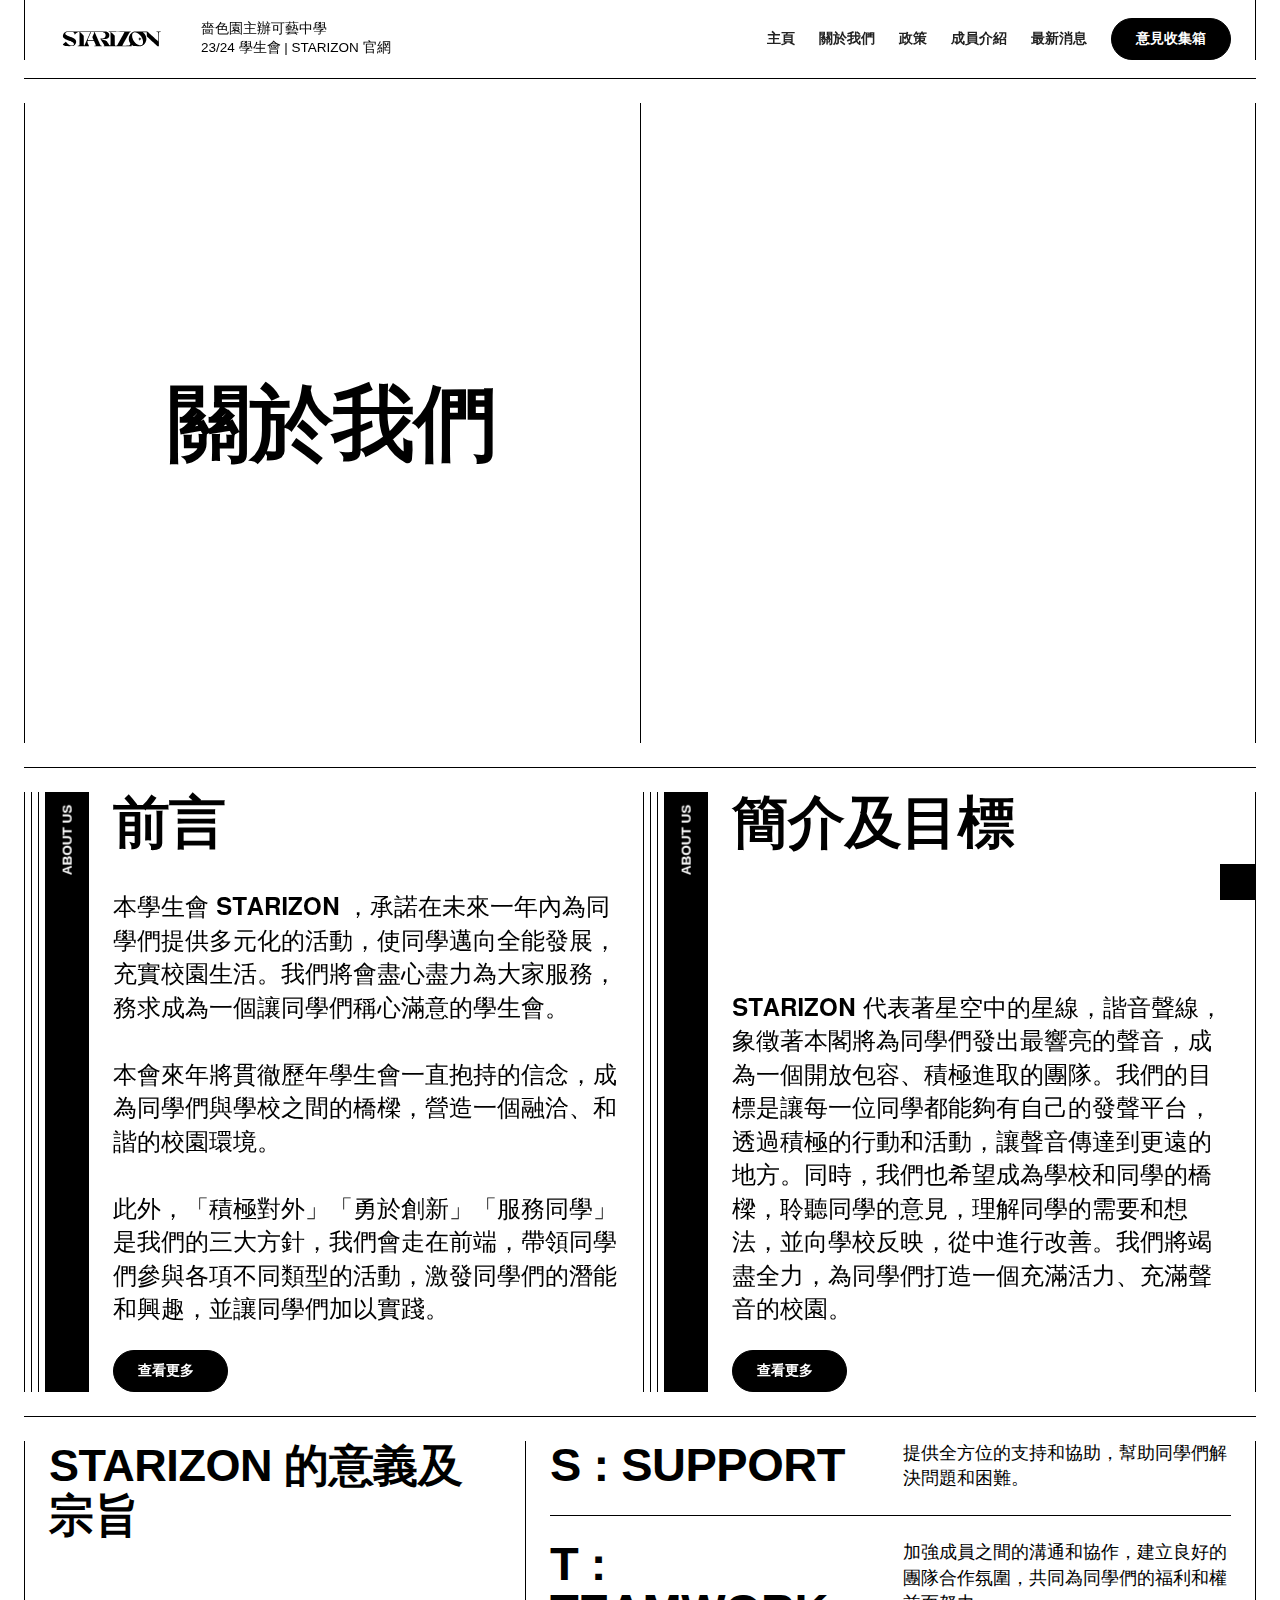
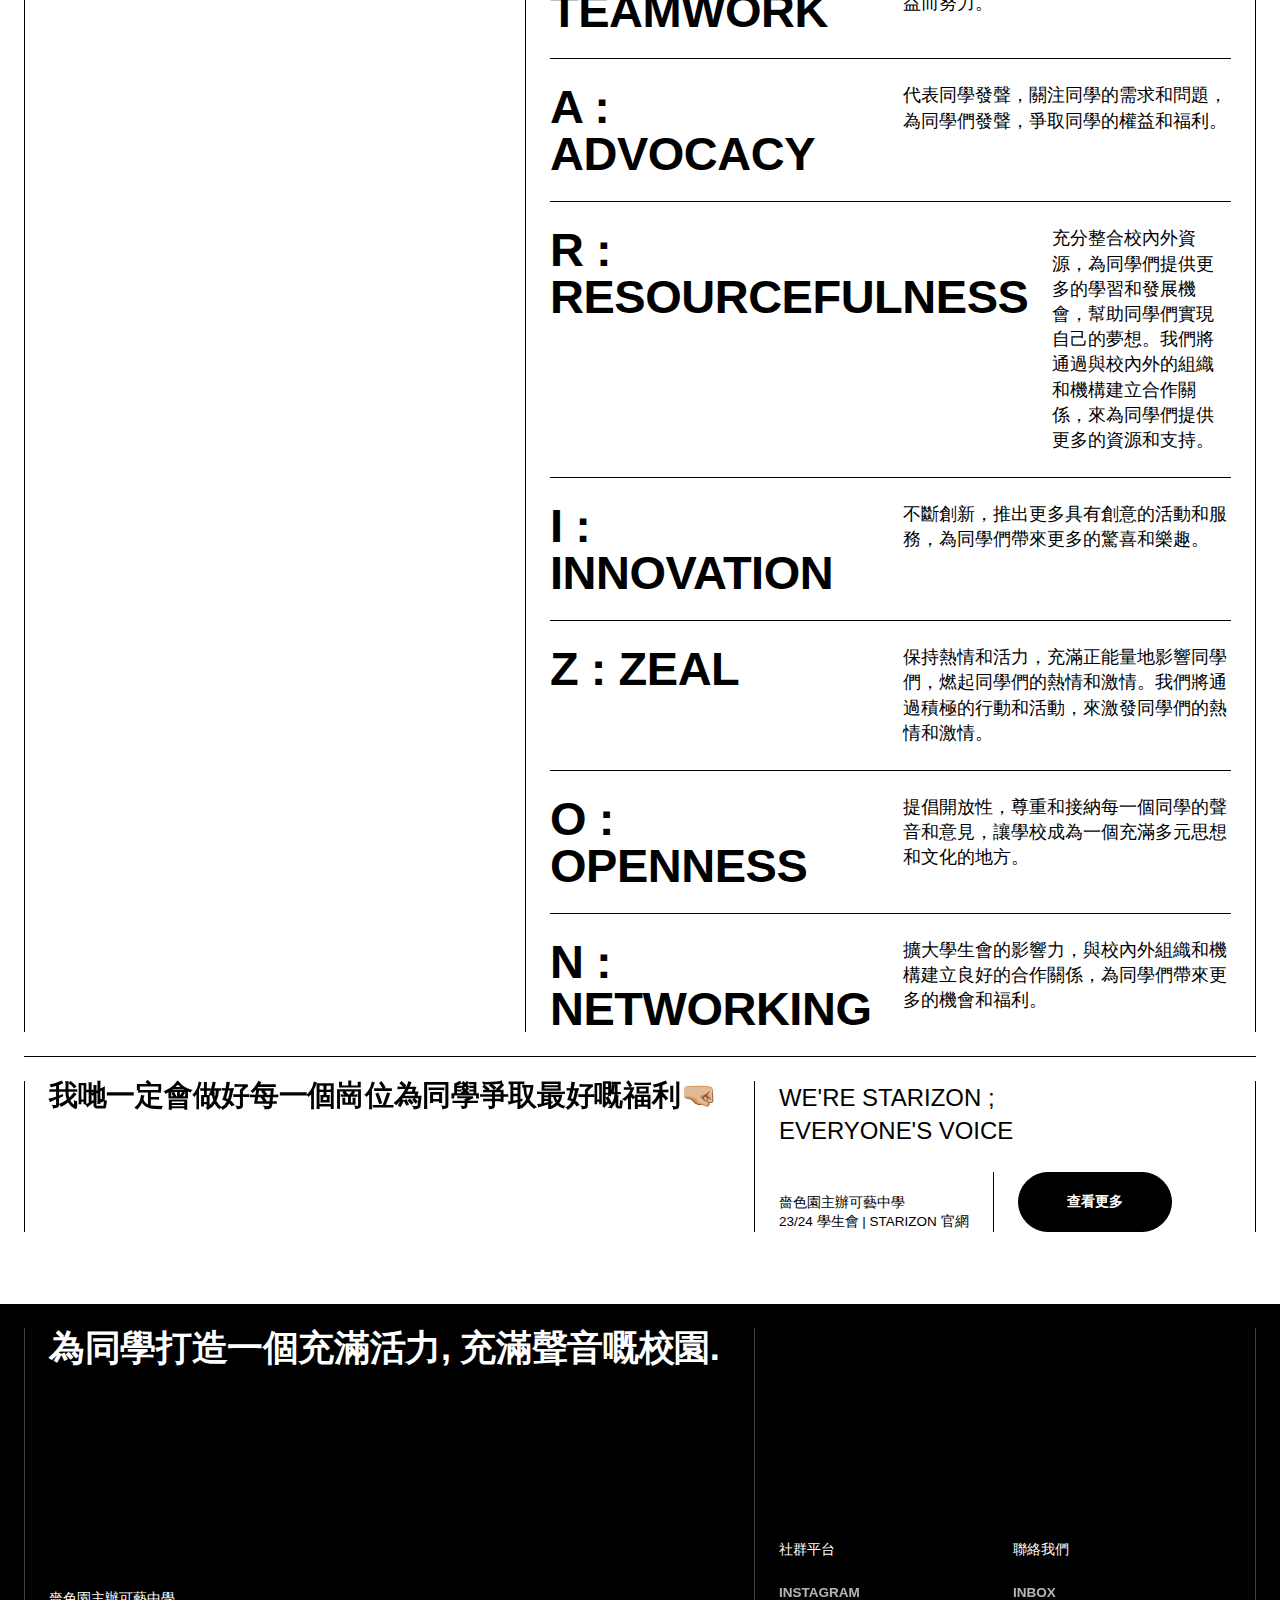
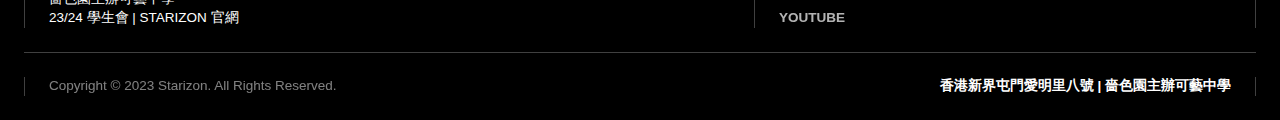
==== commit af836315: "Add files via upload" ====
--- a/about.html
+++ b/about.html
@@ -2,7 +2,7 @@
 <html data-wf-domain="62f3719eed27635eee6eeb4f" data-wf-page="643792593c70c9374ab101b8" data-wf-site="6434d82a3cc585684fbb2d3b" data-wf-status="1">
     <head>
         <meta charset="utf-8"/>
-        <title>𝟐𝟑-𝟐𝟒年度學生會 | 𝐒𝐓𝐀𝐑𝐈𝐙𝐎𝐍</title>
+        <title>𝟐𝟑/𝟐𝟒年度學生會 | 𝐒𝐓𝐀𝐑𝐈𝐙𝐎𝐍 | ABOUT</title>
         <link href="starizon_css-01.css" rel="stylesheet" type="text/css"/>
         <script type="text/javascript">
             !function(o, c) {
@@ -40,7 +40,7 @@
                                     <img src="assets/images/starizon.logo.black.svg" alt=""/>
                                 </a>
                                 <div class="small-text navbar-date">
-                                    嗇色園主辦可藝中學<br/>23-24 學生會 | STARIZON 官網
+                                    嗇色園主辦可藝中學<br/>23/24 學生會 | STARIZON 官網
                                 </div>
                             </div>
                             <nav role="navigation" class="nav-menu w-nav-menu">
@@ -116,7 +116,7 @@
                             <div class="title-text justify-between">
                                 <h2>前言</h2>
                                 <div id="w-node-_0fd56c5e-869c-faef-d2b5-0f3637592f0d-82b101dc" class="rows gap-1x">
-                                    <div id="w-node-_0fd56c5e-869c-faef-d2b5-0f3637592f0e-82b101dc" class="large-text">本學生會 𝐒𝐓𝐀𝐑𝐈𝐙𝐎𝐍 ，承諾在未來一年內為同學們提供多元化的活動，使同學邁向全能發展，充實校園生活。我們將會盡心盡力為大家服務，務求成為一個讓同學們稱心滿意的學生會。</br> </br>本會來年將貫徹歷年學生會一直抱持的信念，成為同學們與學校之間的橋樑，營造一個融洽、和諧的校園環境。</br> </br>此外，「積極對外」「勇於創新」「團結合作」「服務同學」是我們的四大方針，我們會走在前端，帶領同學們參與各項不同類型的活動，激發同學們的潛能和興趣，並讓同學們加以實踐。
+                                    <div id="w-node-_0fd56c5e-869c-faef-d2b5-0f3637592f0e-82b101dc" class="large-text">本學生會 𝐒𝐓𝐀𝐑𝐈𝐙𝐎𝐍 ，承諾在未來一年內為同學們提供多元化的活動，使同學邁向全能發展，充實校園生活。我們將會盡心盡力為大家服務，務求成為一個讓同學們稱心滿意的學生會。</br> </br>本會來年將貫徹歷年學生會一直抱持的信念，成為同學們與學校之間的橋樑，營造一個融洽、和諧的校園環境。</br> </br>此外，「積極對外」「勇於創新」「服務同學」是我們的三大方針，我們會走在前端，帶領同學們參與各項不同類型的活動，激發同學們的潛能和興趣，並讓同學們加以實踐。
                                         </div>
                                     <a id="w-node-_0fd56c5e-869c-faef-d2b5-0f3637592f10-82b101dc" href="starizon_post-news-03A.html" class="button small icon w-inline-block">
                                         <div id="w-node-_0fd56c5e-869c-faef-d2b5-0f3637592f11-82b101dc">查看更多</div>
@@ -245,7 +245,7 @@
                                 <div id="w-node-eb937ab9-228d-7eda-45f0-d553d46ec7ac-d46ec7a1" class="large-text">WE'RE STARIZON ; </br>EVERYONE'S VOICE                                </div>
                                 <div id="w-node-eb937ab9-228d-7eda-45f0-d553d46ec7ae-d46ec7a1" class="columns cta-action">
                                     <div id="w-node-eb937ab9-228d-7eda-45f0-d553d46ec7af-d46ec7a1" class="small-text">
-                                        嗇色園主辦可藝中學<br/>23-24 學生會 | STARIZON 官網
+                                        嗇色園主辦可藝中學<br/>23/24 學生會 | STARIZON 官網
                                     </div>
                                     <div class="vertical-line"></div>
                                     <a href="about.html" target="_blank" class="button grow-on-mobile w-inline-block">
@@ -265,7 +265,7 @@
                                 <h3>為同學打造一個充滿活力, 充滿聲音嘅校園.</h3>
                                 <div class="footer-logo-wrapper">
                                     <div id="w-node-_8a100751-ddef-9004-6642-ffcc91b5598f-55b37658" class="small-text">
-                                        嗇色園主辦可藝中學<br/>23-24 學生會 | STARIZON 官網
+                                        嗇色園主辦可藝中學<br/>23/24 學生會 | STARIZON 官網
                                     </div>
                                 </div>
                             </div>
--- a/starizon_css-01.css
+++ b/starizon_css-01.css
@@ -2201,7 +2201,7 @@
   margin-top: 0;
   margin-bottom: 0;
   font-family: Big Shoulders Display, sans-serif;
-  font-size: 2.37em;
+  font-size: 2em;
   font-weight: 700;
   line-height: 1.1em;
 }
@@ -2211,6 +2211,15 @@
   margin-top: 0;
   margin-bottom: 0;
   font-size: 1.78em;
+  font-weight: 600;
+  line-height: 1.2em;
+}
+
+h4a {
+  text-transform: uppercase;
+  margin-top: 0;
+  margin-bottom: 0;
+  font-size: 1.35em;
   font-weight: 600;
   line-height: 1.2em;
 }
@@ -3125,6 +3134,13 @@
   display: flex;
 }
 
+.columns-a {
+  grid-column-gap: 4px;
+  grid-row-gap: 24px;
+  grid-auto-flow: column;
+  display: flex;
+}
+
 .columns.gap-1x.text {
   min-height: 900px;
   align-items: flex-start;
@@ -3191,6 +3207,14 @@
   letter-spacing: -.01em;
   font-family: Big Shoulders Display, sans-serif;
   font-size: 3.16em;
+  font-weight: 700;
+  line-height: 1.1em;
+}
+
+.medium-heading-n {
+  letter-spacing: -.01em;
+  font-family: Big Shoulders Display, sans-serif;
+  font-size: 2.16em;
   font-weight: 700;
   line-height: 1.1em;
 }
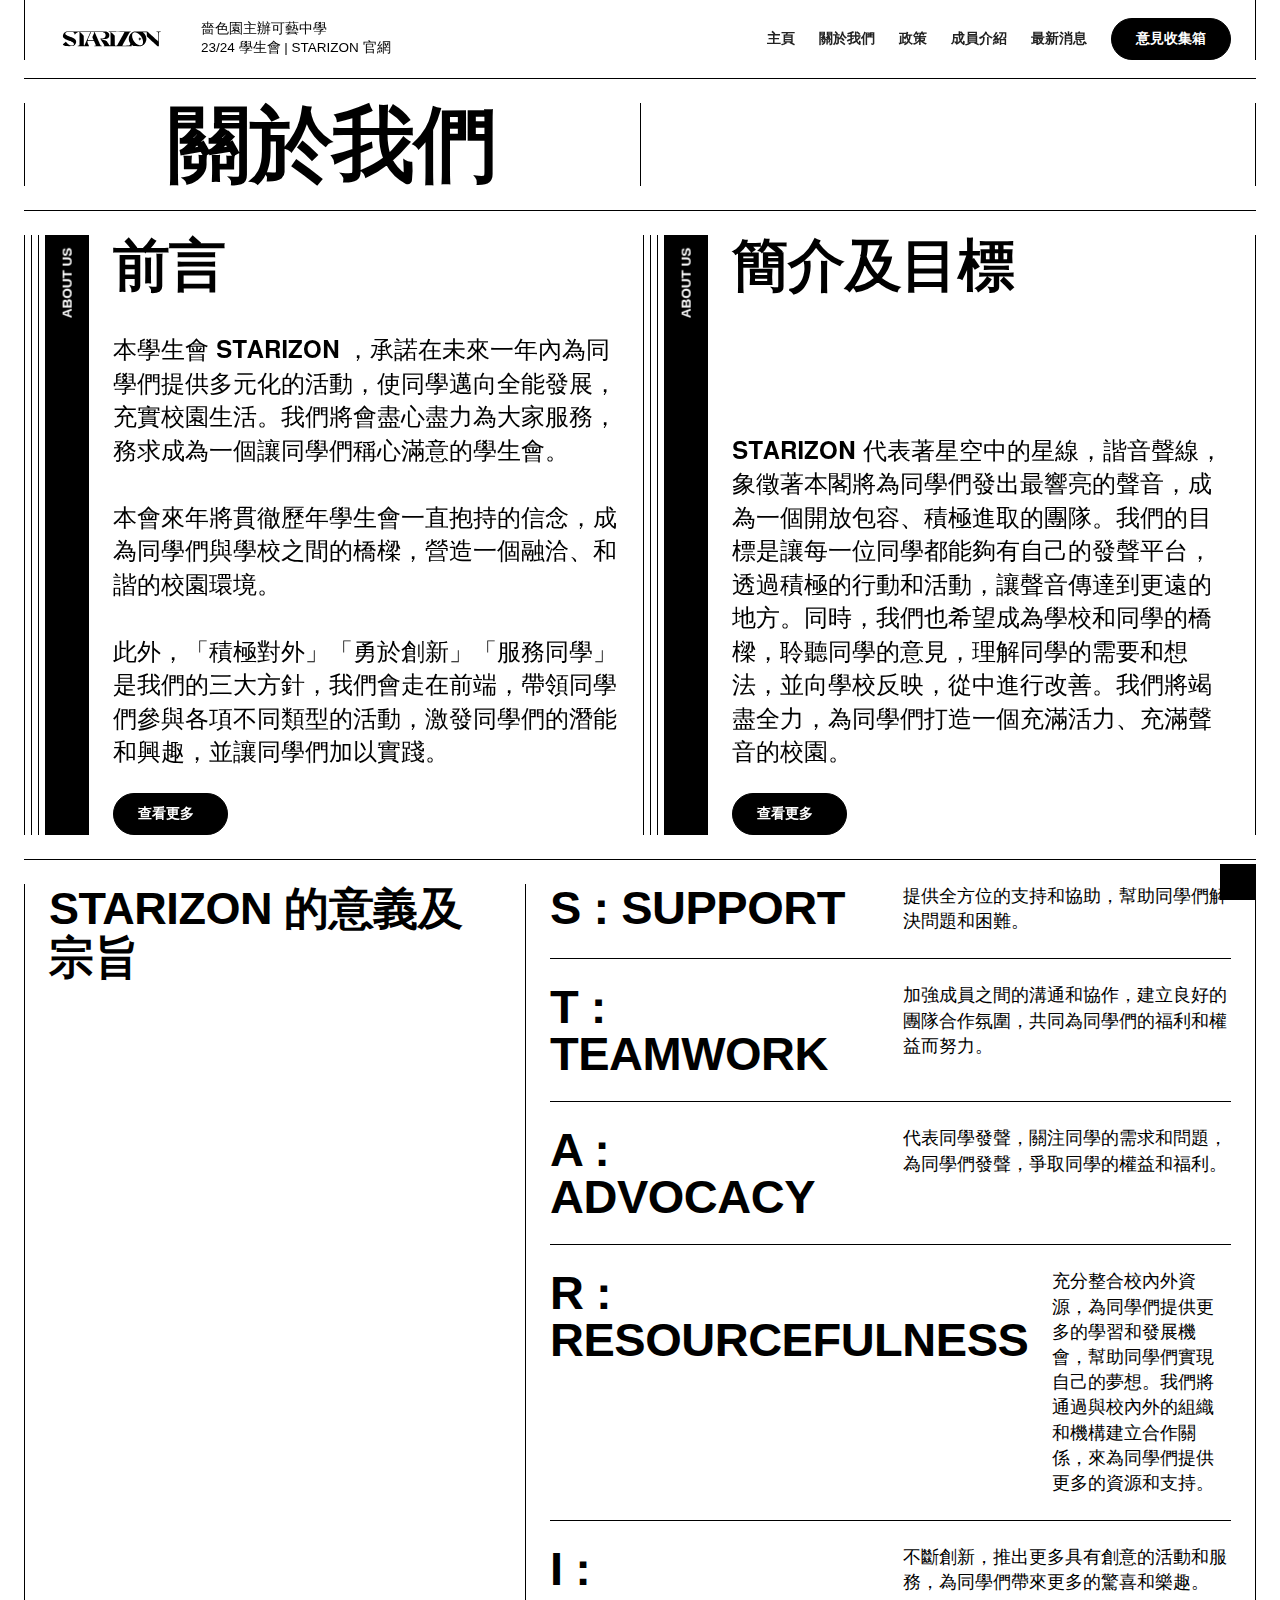
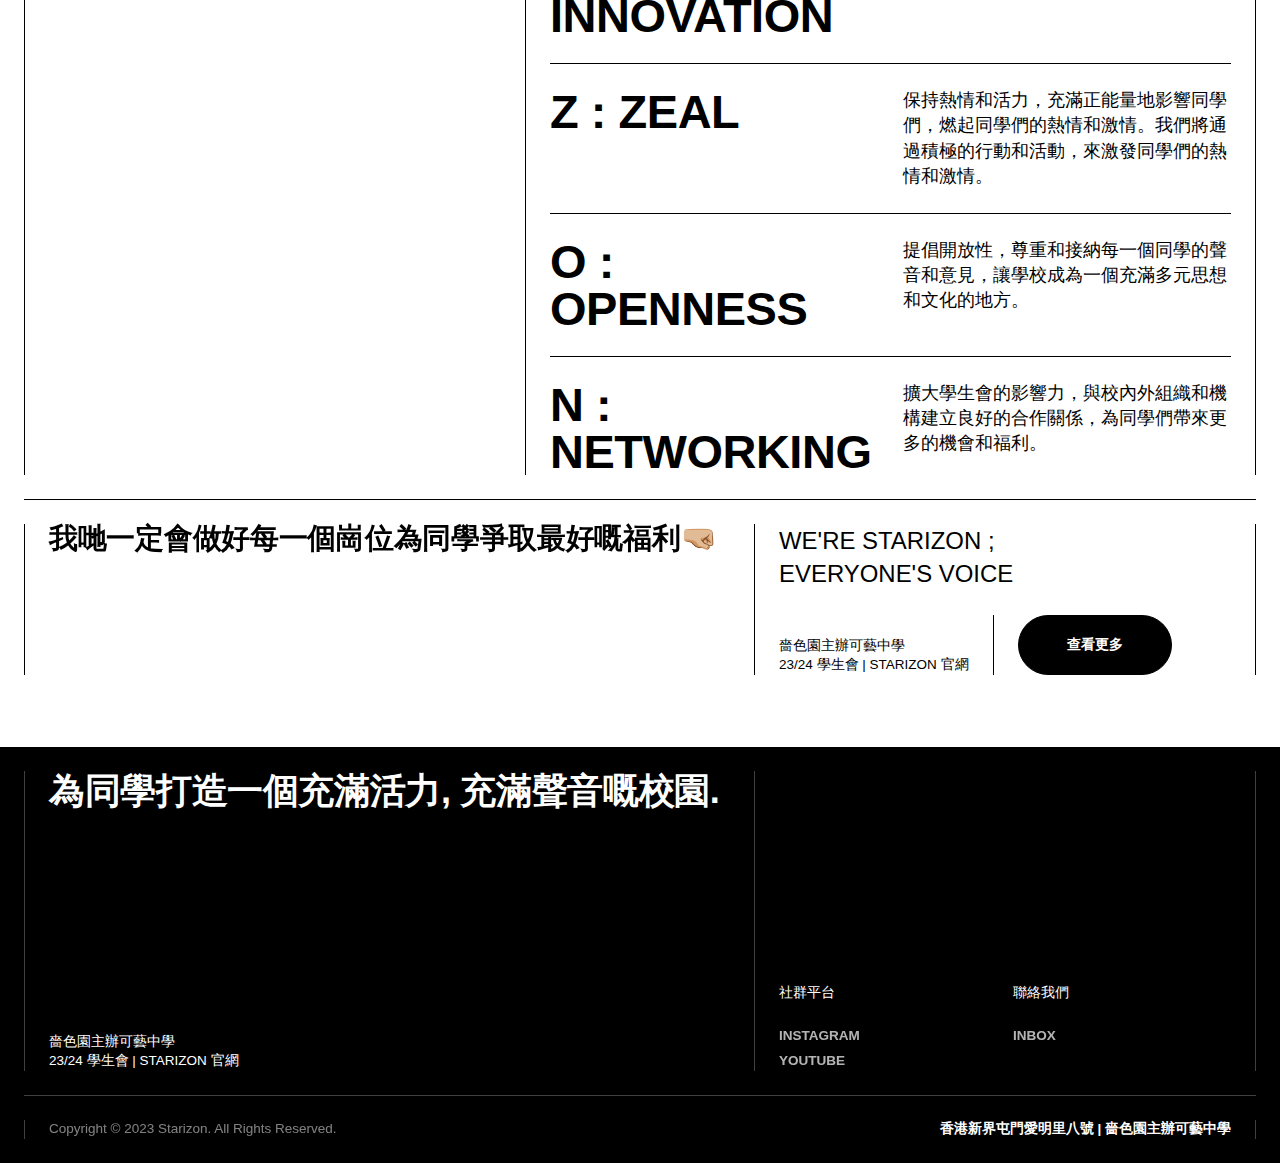
==== commit e8b14c19: "Add files via upload" ====
--- a/about.html
+++ b/about.html
@@ -76,28 +76,6 @@
                     <div class="section-inner sponsors-title">
                         <h4 class="large-heading">關於我們</h4>
                         <div class="vertical-line"></div>
-                        <div class="image-wrapper">
-                            <div data-poster-url="https://assets.website-files.com/6434d82a3cc585684fbb2d3b/643606f48aa1935b67d7bb2d_video-tall-4-poster-00001.jpg" data-video-urls="https://assets.website-files.com/6434d82a3cc585684fbb2d3b/643606f48aa1935b67d7bb2d_video-tall-4-transcode.mp4,https://assets.website-files.com/6434d82a3cc585684fbb2d3b/643606f48aa1935b67d7bb2d_video-tall-4-transcode.webm" data-autoplay="true" data-loop="true" data-wf-ignore="true" class="square-image w-background-video w-background-video-atom">
-                                <video id="5d402f40-b8cc-b17e-7194-2b0647626877-video" autoplay="" loop="" style="background-image:url(&quot;https://assets.website-files.com/6434d82a3cc585684fbb2d3b/643606f48aa1935b67d7bb2d_video-tall-4-poster-00001.jpg&quot;)" muted="" playsinline="" data-wf-ignore="true" data-object-fit="cover">
-                                    <source src="https://assets.website-files.com/6434d82a3cc585684fbb2d3b/643606f48aa1935b67d7bb2d_video-tall-4-transcode.mp4" data-wf-ignore="true"/>
-                                    <source src="https://assets.website-files.com/6434d82a3cc585684fbb2d3b/643606f48aa1935b67d7bb2d_video-tall-4-transcode.webm" data-wf-ignore="true"/>
-                                </video>
-                            </div>
-                            <div class="corner-graphic">
-                                <div class="corner-graphic-top">
-                                    <div class="corner-graphic-polygon"></div>
-                                    <img src="https://assets.website-files.com/6434d82a3cc585684fbb2d3b/6434e6e954422e6eb93db7df_rounded-corner.svg" alt="" class="graphic-round-1"/>
-                                </div>
-                                <img src="https://assets.website-files.com/6434d82a3cc585684fbb2d3b/6434e6e954422e6eb93db7df_rounded-corner.svg" alt="" class="graphic-round-1"/>
-                            </div>
-                            <div class="corner-graphic bottom-right">
-                                <div class="corner-graphic-top">
-                                    <div class="corner-graphic-polygon wide"></div>
-                                    <img src="https://assets.website-files.com/6434d82a3cc585684fbb2d3b/6434e6e954422e6eb93db7df_rounded-corner.svg" alt="" class="graphic-round-1"/>
-                                </div>
-                                <img src="https://assets.website-files.com/6434d82a3cc585684fbb2d3b/6434e6e954422e6eb93db7df_rounded-corner.svg" alt="" class="graphic-round-1"/>
-                            </div>
-                        </div>
                     </div>
                 </div>
                 <div class="horizontal-line"></div>
